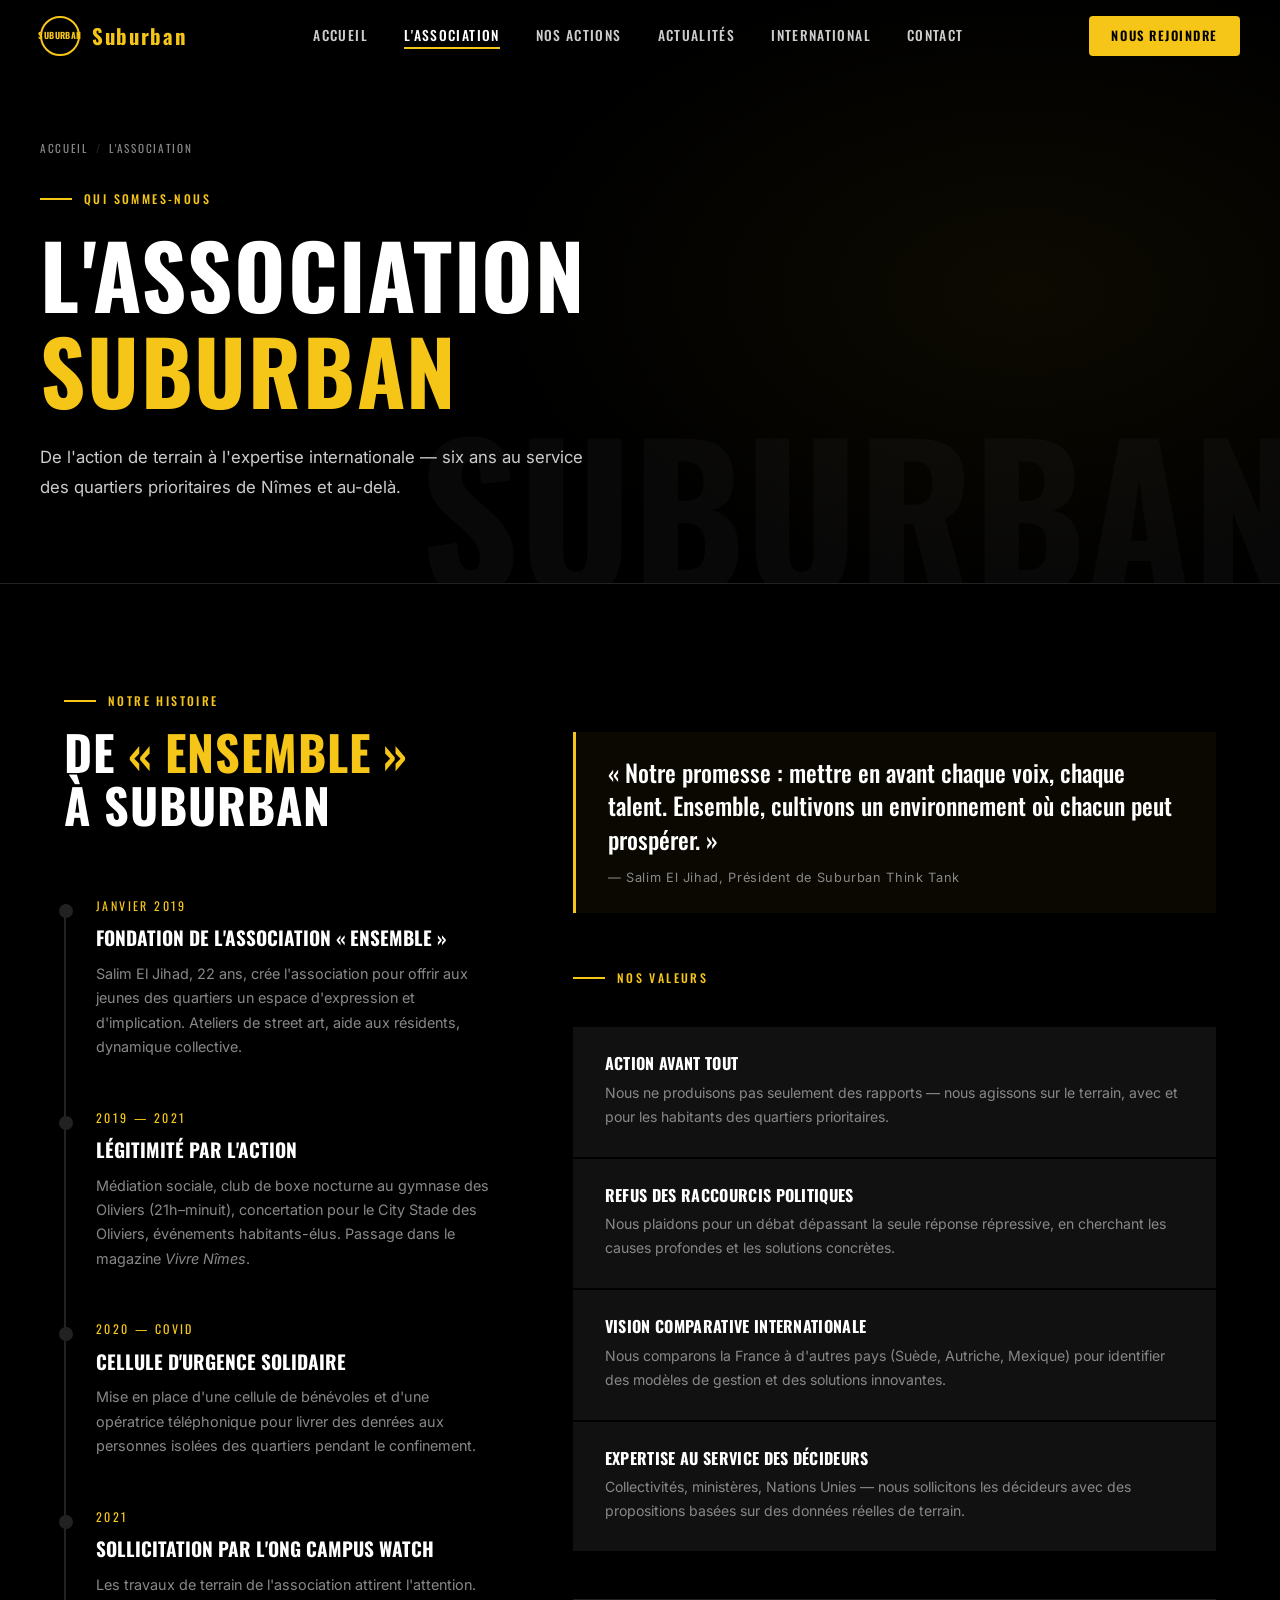
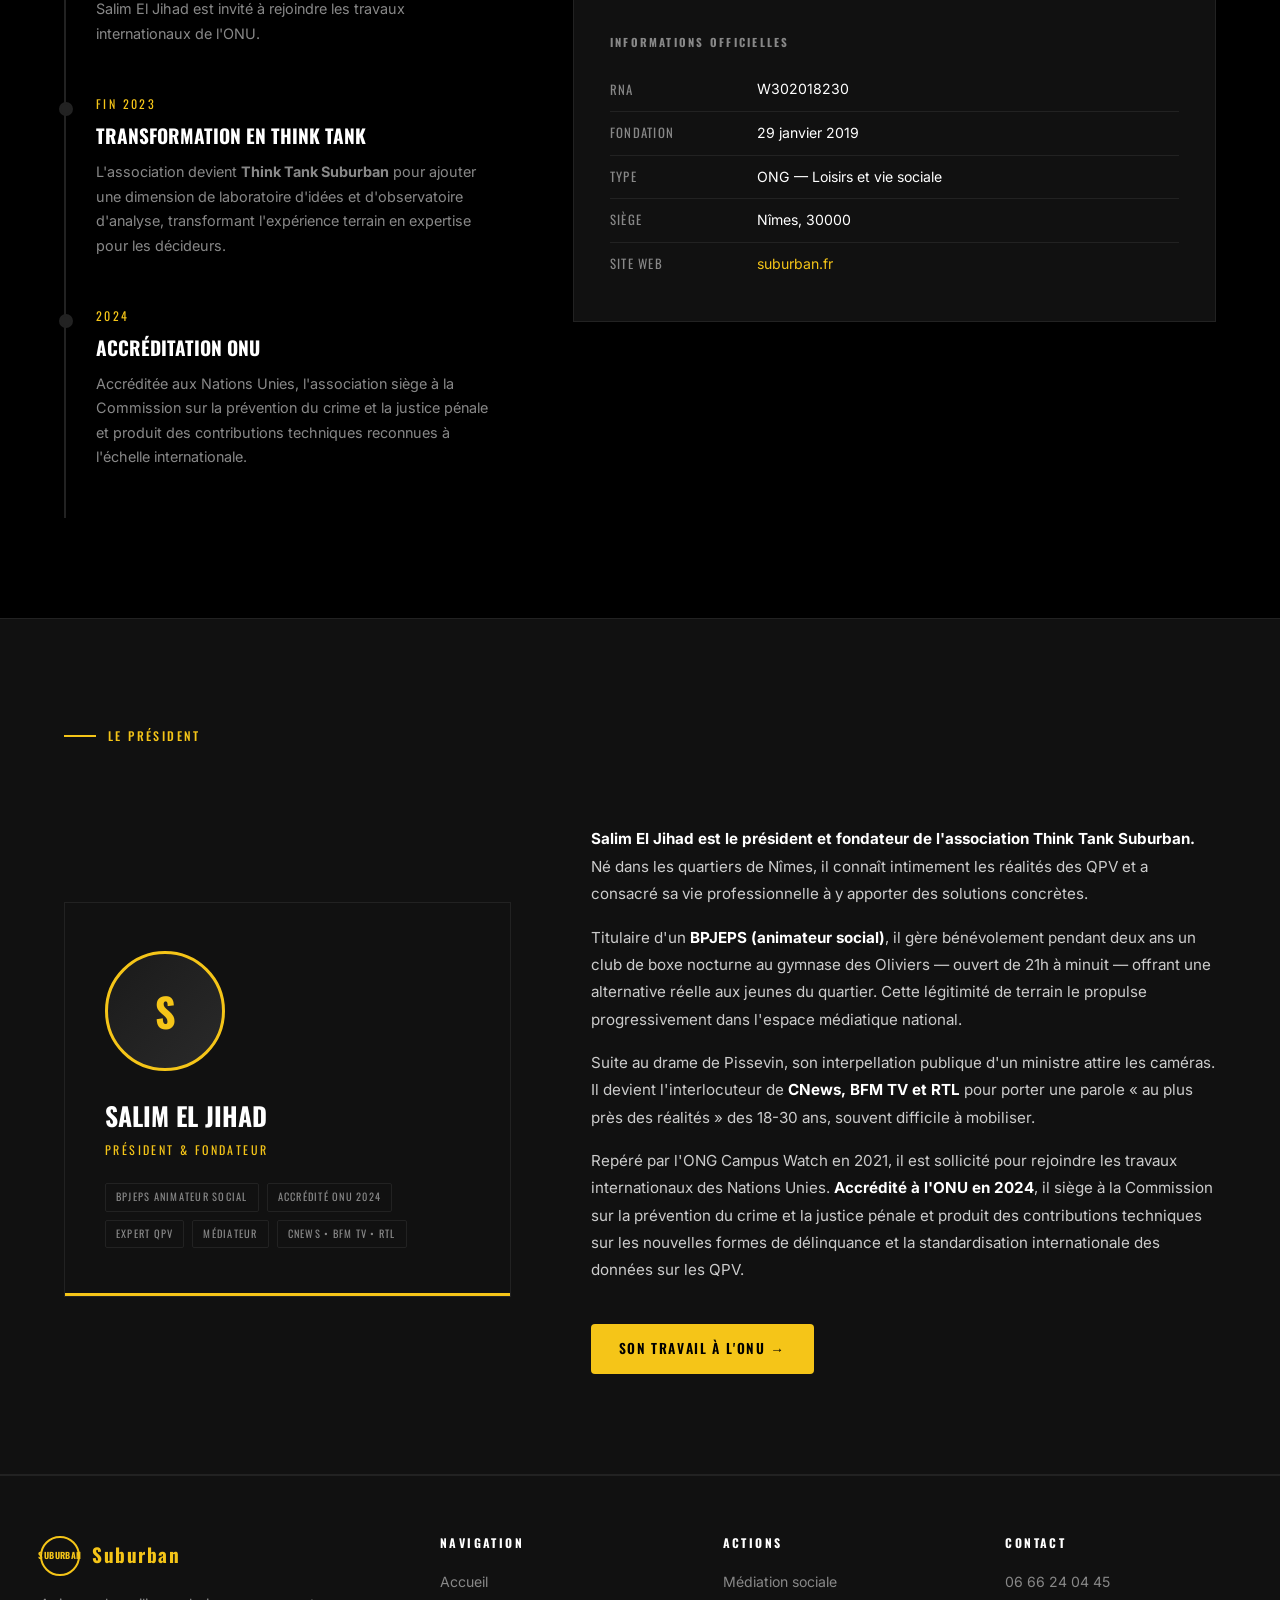
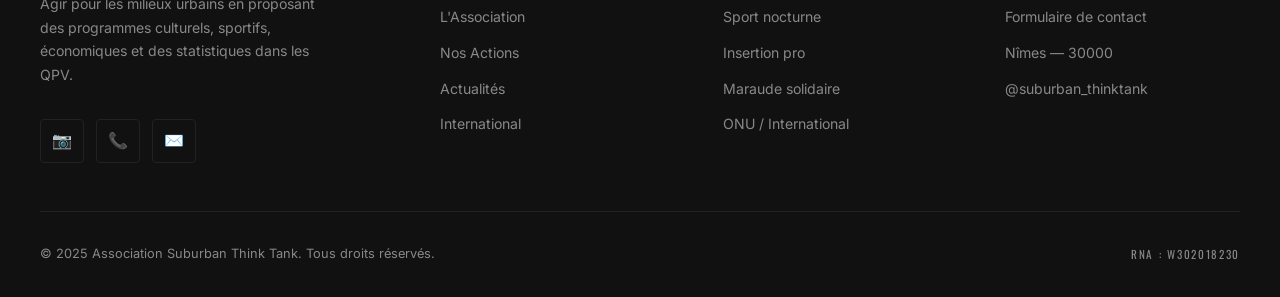
==== pages/association.html @ c4a21be5 "feat: création complète du site Suburban Think Tank Site vitrine 6 pages pour l'association Suburban" ====
<!DOCTYPE html>
<html lang="fr">
<head>
  <meta charset="UTF-8" />
  <meta name="viewport" content="width=device-width, initial-scale=1.0" />
  <title>L'Association — Suburban Think Tank</title>
  <meta name="description" content="Histoire, mission et valeurs de l'association Suburban Think Tank, fondée en 2019 à Nîmes par Salim El Jihad." />
  <link rel="stylesheet" href="../css/style.css" />
</head>
<body>

<!-- ── NAVBAR ── -->
<nav class="navbar">
  <div class="navbar__inner">
    <a href="../index.html" class="navbar__logo">
      <div class="navbar__logo-icon">SUBURBAN</div>
      <span>Sub<span>urban</span></span>
    </a>
    <ul class="navbar__nav">
      <li><a href="../index.html">Accueil</a></li>
      <li><a href="association.html" class="active">L'Association</a></li>
      <li><a href="actions.html">Nos Actions</a></li>
      <li><a href="actualites.html">Actualités</a></li>
      <li><a href="international.html">International</a></li>
      <li><a href="contact.html">Contact</a></li>
    </ul>
    <a href="contact.html" class="navbar__cta">Nous rejoindre</a>
    <div class="navbar__burger" id="burger">
      <span></span><span></span><span></span>
    </div>
  </div>
</nav>
<div class="navbar__mobile" id="mobileMenu">
  <a href="../index.html">Accueil</a>
  <a href="association.html">L'Association</a>
  <a href="actions.html">Nos Actions</a>
  <a href="actualites.html">Actualités</a>
  <a href="international.html">International</a>
  <a href="contact.html">Contact</a>
  <a href="contact.html" class="cta-mobile">Nous rejoindre</a>
</div>

<!-- ── PAGE HERO ── -->
<section class="page-hero">
  <div class="page-hero__bg-text">Suburban</div>
  <div class="page-hero__inner">
    <div class="breadcrumb">
      <a href="../index.html">Accueil</a>
      <span class="breadcrumb__sep">/</span>
      <span>L'Association</span>
    </div>
    <span class="section-label">Qui sommes-nous</span>
    <h1>L'Association<br /><span class="yellow">Suburban</span></h1>
    <p class="mt-24" style="max-width:560px; color:var(--gray-light); font-size:1.05rem; line-height:1.8;">
      De l'action de terrain à l'expertise internationale — six ans au service
      des quartiers prioritaires de Nîmes et au-delà.
    </p>
  </div>
</section>

<!-- ── HISTOIRE ── -->
<section class="section">
  <div class="container">
    <div style="display:grid; grid-template-columns:1fr 1.5fr; gap:80px; align-items:start;">
      <div class="fade-up">
        <span class="section-label">Notre histoire</span>
        <h2>De <span class="yellow">«&nbsp;Ensemble&nbsp;»</span><br />à Suburban</h2>
        <div class="timeline mt-48">
          <div class="timeline-item">
            <div class="timeline-item__year">Janvier 2019</div>
            <div class="timeline-item__title">Fondation de l'association « Ensemble »</div>
            <p class="timeline-item__text">
              Salim El Jihad, 22 ans, crée l'association pour offrir aux jeunes des quartiers
              un espace d'expression et d'implication. Ateliers de street art, aide aux résidents,
              dynamique collective.
            </p>
          </div>
          <div class="timeline-item">
            <div class="timeline-item__year">2019 — 2021</div>
            <div class="timeline-item__title">Légitimité par l'action</div>
            <p class="timeline-item__text">
              Médiation sociale, club de boxe nocturne au gymnase des Oliviers
              (21h–minuit), concertation pour le City Stade des Oliviers,
              événements habitants-élus. Passage dans le magazine <em>Vivre Nîmes</em>.
            </p>
          </div>
          <div class="timeline-item">
            <div class="timeline-item__year">2020 — Covid</div>
            <div class="timeline-item__title">Cellule d'urgence solidaire</div>
            <p class="timeline-item__text">
              Mise en place d'une cellule de bénévoles et d'une opératrice téléphonique
              pour livrer des denrées aux personnes isolées des quartiers pendant le confinement.
            </p>
          </div>
          <div class="timeline-item">
            <div class="timeline-item__year">2021</div>
            <div class="timeline-item__title">Sollicitation par l'ONG Campus Watch</div>
            <p class="timeline-item__text">
              Les travaux de terrain de l'association attirent l'attention. Salim El Jihad
              est invité à rejoindre les travaux internationaux de l'ONU.
            </p>
          </div>
          <div class="timeline-item">
            <div class="timeline-item__year">Fin 2023</div>
            <div class="timeline-item__title">Transformation en Think Tank</div>
            <p class="timeline-item__text">
              L'association devient <strong>Think Tank Suburban</strong> pour ajouter
              une dimension de laboratoire d'idées et d'observatoire d'analyse,
              transformant l'expérience terrain en expertise pour les décideurs.
            </p>
          </div>
          <div class="timeline-item">
            <div class="timeline-item__year">2024</div>
            <div class="timeline-item__title">Accréditation ONU</div>
            <p class="timeline-item__text">
              Accréditée aux Nations Unies, l'association siège à la Commission
              sur la prévention du crime et la justice pénale et produit des
              contributions techniques reconnues à l'échelle internationale.
            </p>
          </div>
        </div>
      </div>

      <div class="fade-up fade-up-delay-1">
        <div class="quote-block">
          <p>
            « Notre promesse : mettre en avant chaque voix, chaque talent.
            Ensemble, cultivons un environnement où chacun peut prospérer. »
          </p>
          <cite>— Salim El Jihad, Président de Suburban Think Tank</cite>
        </div>

        <div class="mt-48">
          <span class="section-label">Nos valeurs</span>
          <div style="display:flex; flex-direction:column; gap:2px; margin-top:24px;">
            <div style="background:var(--black-card); padding:28px 32px;">
              <h3 style="font-size:1rem; margin-bottom:8px;">Action avant tout</h3>
              <p style="font-size:0.88rem; color:var(--gray); line-height:1.7;">
                Nous ne produisons pas seulement des rapports — nous agissons sur le terrain,
                avec et pour les habitants des quartiers prioritaires.
              </p>
            </div>
            <div style="background:var(--black-card); padding:28px 32px;">
              <h3 style="font-size:1rem; margin-bottom:8px;">Refus des raccourcis politiques</h3>
              <p style="font-size:0.88rem; color:var(--gray); line-height:1.7;">
                Nous plaidons pour un débat dépassant la seule réponse répressive,
                en cherchant les causes profondes et les solutions concrètes.
              </p>
            </div>
            <div style="background:var(--black-card); padding:28px 32px;">
              <h3 style="font-size:1rem; margin-bottom:8px;">Vision comparative internationale</h3>
              <p style="font-size:0.88rem; color:var(--gray); line-height:1.7;">
                Nous comparons la France à d'autres pays (Suède, Autriche, Mexique)
                pour identifier des modèles de gestion et des solutions innovantes.
              </p>
            </div>
            <div style="background:var(--black-card); padding:28px 32px;">
              <h3 style="font-size:1rem; margin-bottom:8px;">Expertise au service des décideurs</h3>
              <p style="font-size:0.88rem; color:var(--gray); line-height:1.7;">
                Collectivités, ministères, Nations Unies — nous sollicitons les décideurs
                avec des propositions basées sur des données réelles de terrain.
              </p>
            </div>
          </div>
        </div>

        <div class="mt-48" style="background:var(--black-card); border:1px solid var(--black-border); padding:36px;">
          <h3 style="font-family:var(--font-heading); font-size:0.7rem; letter-spacing:0.2em; text-transform:uppercase; color:var(--gray); margin-bottom:20px;">Informations officielles</h3>
          <table style="width:100%; border-collapse:collapse;">
            <tr style="border-bottom:1px solid var(--black-border);">
              <td style="padding:10px 0; font-size:0.8rem; color:var(--gray); font-family:var(--font-heading); letter-spacing:0.1em; text-transform:uppercase;">RNA</td>
              <td style="padding:10px 0; font-size:0.88rem; color:var(--white);">W302018230</td>
            </tr>
            <tr style="border-bottom:1px solid var(--black-border);">
              <td style="padding:10px 0; font-size:0.8rem; color:var(--gray); font-family:var(--font-heading); letter-spacing:0.1em; text-transform:uppercase;">Fondation</td>
              <td style="padding:10px 0; font-size:0.88rem; color:var(--white);">29 janvier 2019</td>
            </tr>
            <tr style="border-bottom:1px solid var(--black-border);">
              <td style="padding:10px 0; font-size:0.8rem; color:var(--gray); font-family:var(--font-heading); letter-spacing:0.1em; text-transform:uppercase;">Type</td>
              <td style="padding:10px 0; font-size:0.88rem; color:var(--white);">ONG — Loisirs et vie sociale</td>
            </tr>
            <tr style="border-bottom:1px solid var(--black-border);">
              <td style="padding:10px 0; font-size:0.8rem; color:var(--gray); font-family:var(--font-heading); letter-spacing:0.1em; text-transform:uppercase;">Siège</td>
              <td style="padding:10px 0; font-size:0.88rem; color:var(--white);">Nîmes, 30000</td>
            </tr>
            <tr>
              <td style="padding:10px 0; font-size:0.8rem; color:var(--gray); font-family:var(--font-heading); letter-spacing:0.1em; text-transform:uppercase;">Site web</td>
              <td style="padding:10px 0; font-size:0.88rem; color:var(--yellow);">suburban.fr</td>
            </tr>
          </table>
        </div>
      </div>
    </div>
  </div>
</section>

<!-- ── PRÉSIDENT ── -->
<section class="section" style="background:var(--black-card); border-top:1px solid var(--black-border); border-bottom:1px solid var(--black-border);">
  <div class="container">
    <span class="section-label fade-up">Le Président</span>
    <div class="president-section">
      <div class="fade-up">
        <div class="president-card">
          <div class="president-card__avatar">S</div>
          <div class="president-card__name">Salim El Jihad</div>
          <div class="president-card__role">Président &amp; Fondateur</div>
          <div class="president-card__tags">
            <span class="president-card__tag">BPJEPS Animateur social</span>
            <span class="president-card__tag">Accrédité ONU 2024</span>
            <span class="president-card__tag">Expert QPV</span>
            <span class="president-card__tag">Médiateur</span>
            <span class="president-card__tag">CNews • BFM TV • RTL</span>
          </div>
        </div>
      </div>
      <div class="president-bio fade-up fade-up-delay-1">
        <p>
          <strong>Salim El Jihad est le président et fondateur de l'association Think Tank Suburban.</strong>
          Né dans les quartiers de Nîmes, il connaît intimement les réalités des QPV et a consacré
          sa vie professionnelle à y apporter des solutions concrètes.
        </p>
        <p>
          Titulaire d'un <strong>BPJEPS (animateur social)</strong>, il gère bénévolement pendant deux ans
          un club de boxe nocturne au gymnase des Oliviers — ouvert de 21h à minuit — offrant une
          alternative réelle aux jeunes du quartier. Cette légitimité de terrain le propulse
          progressivement dans l'espace médiatique national.
        </p>
        <p>
          Suite au drame de Pissevin, son interpellation publique d'un ministre attire les caméras.
          Il devient l'interlocuteur de <strong>CNews, BFM TV et RTL</strong> pour porter une parole
          « au plus près des réalités » des 18-30 ans, souvent difficile à mobiliser.
        </p>
        <p>
          Repéré par l'ONG Campus Watch en 2021, il est sollicité pour rejoindre les travaux
          internationaux des Nations Unies. <strong>Accrédité à l'ONU en 2024</strong>, il siège à la
          Commission sur la prévention du crime et la justice pénale et produit des contributions
          techniques sur les nouvelles formes de délinquance et la standardisation internationale
          des données sur les QPV.
        </p>
        <a href="international.html" class="btn btn--primary mt-24">Son travail à l'ONU →</a>
      </div>
    </div>
  </div>
</section>

<!-- ── FOOTER ── -->
<footer class="footer">
  <div class="footer__inner">
    <div class="footer__brand">
      <div class="navbar__logo" style="margin-bottom:0;">
        <div class="navbar__logo-icon">SUBURBAN</div>
        <span style="font-family:var(--font-heading);font-size:1.2rem;font-weight:700;letter-spacing:0.08em;">Sub<span style="color:var(--yellow);">urban</span></span>
      </div>
      <p>Agir pour les milieux urbains en proposant des programmes culturels, sportifs, économiques et des statistiques dans les QPV.</p>
      <div class="social-links">
        <a href="https://www.instagram.com/suburban_thinktank" target="_blank" rel="noopener" class="social-link" title="Instagram">📷</a>
        <a href="tel:+33666240445" class="social-link" title="Téléphone">📞</a>
        <a href="contact.html" class="social-link" title="Email">✉️</a>
      </div>
    </div>
    <div class="footer__col">
      <h4>Navigation</h4>
      <ul>
        <li><a href="../index.html">Accueil</a></li>
        <li><a href="association.html">L'Association</a></li>
        <li><a href="actions.html">Nos Actions</a></li>
        <li><a href="actualites.html">Actualités</a></li>
        <li><a href="international.html">International</a></li>
      </ul>
    </div>
    <div class="footer__col">
      <h4>Actions</h4>
      <ul>
        <li><a href="actions.html#mediation">Médiation sociale</a></li>
        <li><a href="actions.html#sport">Sport nocturne</a></li>
        <li><a href="actions.html#insertion">Insertion pro</a></li>
        <li><a href="actions.html#maraude">Maraude solidaire</a></li>
        <li><a href="international.html">ONU / International</a></li>
      </ul>
    </div>
    <div class="footer__col">
      <h4>Contact</h4>
      <ul>
        <li><a href="tel:+33666240445">06 66 24 04 45</a></li>
        <li><a href="contact.html">Formulaire de contact</a></li>
        <li><a href="#">Nîmes — 30000</a></li>
        <li><a href="https://www.instagram.com/suburban_thinktank" target="_blank" rel="noopener">@suburban_thinktank</a></li>
      </ul>
    </div>
  </div>
  <div class="footer__bottom">
    <p class="footer__copy">© 2025 Association Suburban Think Tank. Tous droits réservés.</p>
    <p class="footer__rna">RNA : W302018230</p>
  </div>
</footer>

<script src="../js/main.js"></script>
</body>
</html>
---- css/style.css ----
@import url('https://fonts.googleapis.com/css2?family=Oswald:wght@300;400;500;600;700&family=Inter:wght@300;400;500;600&display=swap');

:root {
  --black: #000000;
  --black-soft: #0d0d0d;
  --black-card: #111111;
  --black-border: #222222;
  --yellow: #F5C518;
  --yellow-dark: #d4a914;
  --white: #ffffff;
  --gray: #888888;
  --gray-light: #cccccc;
  --font-heading: 'Oswald', sans-serif;
  --font-body: 'Inter', sans-serif;
  --transition: 0.3s ease;
  --radius: 4px;
}

* { margin: 0; padding: 0; box-sizing: border-box; }

html { scroll-behavior: smooth; }

body {
  background: var(--black);
  color: var(--white);
  font-family: var(--font-body);
  font-size: 16px;
  line-height: 1.6;
  overflow-x: hidden;
}

/* ── TYPOGRAPHY ── */
h1, h2, h3, h4, h5 {
  font-family: var(--font-heading);
  font-weight: 700;
  text-transform: uppercase;
  letter-spacing: 0.02em;
  line-height: 1.1;
}

h1 { font-size: clamp(2.5rem, 8vw, 5.5rem); }
h2 { font-size: clamp(1.8rem, 4vw, 3rem); }
h3 { font-size: clamp(1.2rem, 2.5vw, 1.6rem); }

a {
  color: inherit;
  text-decoration: none;
  transition: color var(--transition);
}

img { display: block; max-width: 100%; }

/* ── UTILITY ── */
.container { max-width: 1200px; margin: 0 auto; padding: 0 24px; }
.container--narrow { max-width: 860px; margin: 0 auto; padding: 0 24px; }
.section { padding: 100px 0; }
.section--small { padding: 60px 0; }
.yellow { color: var(--yellow); }
.text-center { text-align: center; }
.mt-8 { margin-top: 8px; }
.mt-16 { margin-top: 16px; }
.mt-24 { margin-top: 24px; }
.mt-48 { margin-top: 48px; }
.mt-64 { margin-top: 64px; }

.section-label {
  font-family: var(--font-heading);
  font-size: 0.75rem;
  font-weight: 500;
  letter-spacing: 0.2em;
  text-transform: uppercase;
  color: var(--yellow);
  display: inline-flex;
  align-items: center;
  gap: 12px;
  margin-bottom: 16px;
}
.section-label::before {
  content: '';
  display: block;
  width: 32px;
  height: 2px;
  background: var(--yellow);
}

/* ── NAVBAR ── */
.navbar {
  position: fixed;
  top: 0;
  left: 0;
  right: 0;
  z-index: 100;
  padding: 0 24px;
  transition: background var(--transition), border-color var(--transition);
  border-bottom: 1px solid transparent;
}
.navbar.scrolled {
  background: rgba(0, 0, 0, 0.96);
  border-color: var(--black-border);
  backdrop-filter: blur(12px);
}
.navbar__inner {
  max-width: 1200px;
  margin: 0 auto;
  display: flex;
  align-items: center;
  justify-content: space-between;
  height: 72px;
}
.navbar__logo {
  display: flex;
  align-items: center;
  gap: 12px;
  font-family: var(--font-heading);
  font-size: 1.3rem;
  font-weight: 700;
  letter-spacing: 0.08em;
}
.navbar__logo-icon {
  width: 40px;
  height: 40px;
  border-radius: 50%;
  border: 2px solid var(--yellow);
  display: flex;
  align-items: center;
  justify-content: center;
  font-size: 0.55rem;
  font-weight: 700;
  letter-spacing: 0.05em;
  color: var(--yellow);
}
.navbar__logo span { color: var(--yellow); }

.navbar__nav {
  display: flex;
  align-items: center;
  gap: 36px;
  list-style: none;
}
.navbar__nav a {
  font-family: var(--font-heading);
  font-size: 0.85rem;
  font-weight: 500;
  letter-spacing: 0.1em;
  text-transform: uppercase;
  color: var(--gray-light);
  transition: color var(--transition);
  position: relative;
}
.navbar__nav a::after {
  content: '';
  position: absolute;
  bottom: -4px;
  left: 0;
  right: 0;
  height: 2px;
  background: var(--yellow);
  transform: scaleX(0);
  transition: transform var(--transition);
  transform-origin: left;
}
.navbar__nav a:hover, .navbar__nav a.active { color: var(--white); }
.navbar__nav a:hover::after, .navbar__nav a.active::after { transform: scaleX(1); }

.navbar__cta {
  font-family: var(--font-heading);
  font-size: 0.8rem;
  font-weight: 600;
  letter-spacing: 0.12em;
  text-transform: uppercase;
  background: var(--yellow);
  color: var(--black);
  padding: 10px 22px;
  border-radius: var(--radius);
  transition: background var(--transition), transform var(--transition);
}
.navbar__cta:hover { background: var(--yellow-dark); transform: translateY(-1px); }

.navbar__burger {
  display: none;
  flex-direction: column;
  gap: 5px;
  cursor: pointer;
  padding: 4px;
}
.navbar__burger span {
  display: block;
  width: 26px;
  height: 2px;
  background: var(--white);
  transition: transform var(--transition), opacity var(--transition);
}
.navbar__burger.open span:nth-child(1) { transform: translateY(7px) rotate(45deg); }
.navbar__burger.open span:nth-child(2) { opacity: 0; }
.navbar__burger.open span:nth-child(3) { transform: translateY(-7px) rotate(-45deg); }

/* Mobile menu */
.navbar__mobile {
  display: none;
  position: fixed;
  top: 72px;
  left: 0;
  right: 0;
  bottom: 0;
  background: var(--black);
  padding: 40px 24px;
  flex-direction: column;
  gap: 8px;
  z-index: 99;
}
.navbar__mobile.open { display: flex; }
.navbar__mobile a {
  font-family: var(--font-heading);
  font-size: 2rem;
  font-weight: 700;
  letter-spacing: 0.05em;
  text-transform: uppercase;
  color: var(--gray);
  padding: 12px 0;
  border-bottom: 1px solid var(--black-border);
  transition: color var(--transition);
}
.navbar__mobile a:hover { color: var(--yellow); }
.navbar__mobile .cta-mobile {
  margin-top: 24px;
  display: inline-block;
  background: var(--yellow);
  color: var(--black);
  padding: 14px 28px;
  font-size: 1rem;
  font-weight: 700;
  border-radius: var(--radius);
  text-align: center;
}

/* ── HERO ── */
.hero {
  min-height: 100vh;
  display: flex;
  align-items: center;
  position: relative;
  padding: 120px 24px 80px;
  overflow: hidden;
}
.hero::before {
  content: '';
  position: absolute;
  inset: 0;
  background:
    radial-gradient(ellipse 80% 60% at 60% 50%, rgba(245, 197, 24, 0.07) 0%, transparent 70%),
    linear-gradient(180deg, transparent 60%, var(--black) 100%);
  pointer-events: none;
}
.hero__grid {
  position: absolute;
  inset: 0;
  background-image:
    linear-gradient(rgba(255,255,255,0.03) 1px, transparent 1px),
    linear-gradient(90deg, rgba(255,255,255,0.03) 1px, transparent 1px);
  background-size: 60px 60px;
  pointer-events: none;
}
.hero__inner {
  max-width: 1200px;
  margin: 0 auto;
  width: 100%;
  position: relative;
  z-index: 1;
}
.hero__tag {
  display: inline-flex;
  align-items: center;
  gap: 10px;
  background: rgba(245, 197, 24, 0.12);
  border: 1px solid rgba(245, 197, 24, 0.3);
  padding: 8px 16px;
  border-radius: 2px;
  font-family: var(--font-heading);
  font-size: 0.75rem;
  letter-spacing: 0.2em;
  text-transform: uppercase;
  color: var(--yellow);
  margin-bottom: 32px;
}
.hero__tag-dot {
  width: 6px;
  height: 6px;
  border-radius: 50%;
  background: var(--yellow);
  animation: pulse 2s infinite;
}
@keyframes pulse {
  0%, 100% { opacity: 1; transform: scale(1); }
  50% { opacity: 0.5; transform: scale(0.8); }
}

.hero__title {
  font-size: clamp(3rem, 10vw, 7rem);
  font-weight: 700;
  line-height: 0.95;
  margin-bottom: 8px;
}
.hero__title .accent { color: var(--yellow); display: block; }
.hero__subtitle-line {
  font-family: var(--font-heading);
  font-size: clamp(1rem, 2.5vw, 1.5rem);
  font-weight: 300;
  letter-spacing: 0.3em;
  color: var(--gray);
  text-transform: uppercase;
  margin-bottom: 40px;
}
.hero__desc {
  max-width: 560px;
  font-size: 1.1rem;
  color: var(--gray-light);
  line-height: 1.7;
  margin-bottom: 48px;
}
.hero__actions {
  display: flex;
  gap: 16px;
  flex-wrap: wrap;
}

.btn {
  display: inline-flex;
  align-items: center;
  gap: 10px;
  font-family: var(--font-heading);
  font-size: 0.85rem;
  font-weight: 600;
  letter-spacing: 0.12em;
  text-transform: uppercase;
  padding: 14px 28px;
  border-radius: var(--radius);
  cursor: pointer;
  border: none;
  transition: all var(--transition);
}
.btn--primary {
  background: var(--yellow);
  color: var(--black);
}
.btn--primary:hover { background: var(--yellow-dark); transform: translateY(-2px); }
.btn--outline {
  background: transparent;
  color: var(--white);
  border: 1px solid var(--black-border);
}
.btn--outline:hover { border-color: var(--yellow); color: var(--yellow); }
.btn__arrow { font-size: 1.1rem; transition: transform var(--transition); }
.btn:hover .btn__arrow { transform: translateX(4px); }

.hero__scroll {
  position: absolute;
  bottom: 40px;
  left: 50%;
  transform: translateX(-50%);
  display: flex;
  flex-direction: column;
  align-items: center;
  gap: 8px;
  font-family: var(--font-heading);
  font-size: 0.65rem;
  letter-spacing: 0.2em;
  color: var(--gray);
  text-transform: uppercase;
  animation: bounce 2s infinite;
}
.hero__scroll-line {
  width: 1px;
  height: 40px;
  background: linear-gradient(to bottom, var(--yellow), transparent);
}
@keyframes bounce {
  0%, 100% { transform: translateX(-50%) translateY(0); }
  50% { transform: translateX(-50%) translateY(6px); }
}

/* ── STATS BAR ── */
.stats-bar {
  background: var(--black-card);
  border-top: 1px solid var(--black-border);
  border-bottom: 1px solid var(--black-border);
  padding: 48px 24px;
}
.stats-bar__grid {
  max-width: 1200px;
  margin: 0 auto;
  display: grid;
  grid-template-columns: repeat(4, 1fr);
  gap: 0;
}
.stat-item {
  text-align: center;
  padding: 24px;
  position: relative;
}
.stat-item + .stat-item::before {
  content: '';
  position: absolute;
  left: 0;
  top: 20%;
  height: 60%;
  width: 1px;
  background: var(--black-border);
}
.stat-item__number {
  font-family: var(--font-heading);
  font-size: clamp(2rem, 4vw, 3.5rem);
  font-weight: 700;
  color: var(--yellow);
  line-height: 1;
}
.stat-item__label {
  font-family: var(--font-heading);
  font-size: 0.75rem;
  letter-spacing: 0.15em;
  text-transform: uppercase;
  color: var(--gray);
  margin-top: 8px;
}

/* ── MISSION PILLARS ── */
.pillars__grid {
  display: grid;
  grid-template-columns: repeat(3, 1fr);
  gap: 2px;
  margin-top: 64px;
}
.pillar {
  background: var(--black-card);
  padding: 48px 36px;
  position: relative;
  overflow: hidden;
  transition: background var(--transition);
}
.pillar:hover { background: #161616; }
.pillar__number {
  font-family: var(--font-heading);
  font-size: 5rem;
  font-weight: 700;
  color: rgba(245, 197, 24, 0.08);
  line-height: 1;
  position: absolute;
  top: 16px;
  right: 24px;
}
.pillar__icon {
  font-size: 2rem;
  margin-bottom: 20px;
}
.pillar__title {
  font-family: var(--font-heading);
  font-size: 1.2rem;
  font-weight: 700;
  letter-spacing: 0.05em;
  text-transform: uppercase;
  margin-bottom: 12px;
}
.pillar__title span { color: var(--yellow); }
.pillar__text {
  font-size: 0.9rem;
  color: var(--gray);
  line-height: 1.7;
}

/* ── TIMELINE ── */
.timeline {
  position: relative;
  padding-left: 32px;
  margin-top: 64px;
}
.timeline::before {
  content: '';
  position: absolute;
  left: 0;
  top: 8px;
  bottom: 0;
  width: 2px;
  background: var(--black-border);
}
.timeline-item {
  position: relative;
  padding-bottom: 48px;
}
.timeline-item::before {
  content: '';
  position: absolute;
  left: -37px;
  top: 8px;
  width: 10px;
  height: 10px;
  border-radius: 50%;
  background: var(--black-border);
  border: 2px solid var(--black-border);
  transition: background var(--transition), border-color var(--transition);
}
.timeline-item:hover::before {
  background: var(--yellow);
  border-color: var(--yellow);
}
.timeline-item__year {
  font-family: var(--font-heading);
  font-size: 0.75rem;
  letter-spacing: 0.2em;
  color: var(--yellow);
  text-transform: uppercase;
  margin-bottom: 8px;
}
.timeline-item__title {
  font-family: var(--font-heading);
  font-size: 1.2rem;
  font-weight: 700;
  text-transform: uppercase;
  margin-bottom: 8px;
}
.timeline-item__text {
  font-size: 0.9rem;
  color: var(--gray);
  line-height: 1.7;
  max-width: 600px;
}

/* ── CARDS ── */
.cards-grid {
  display: grid;
  grid-template-columns: repeat(auto-fill, minmax(340px, 1fr));
  gap: 2px;
  margin-top: 48px;
}
.card {
  background: var(--black-card);
  padding: 36px;
  position: relative;
  overflow: hidden;
  transition: background var(--transition);
  border-bottom: 2px solid transparent;
}
.card:hover { background: #161616; border-color: var(--yellow); }
.card__tag {
  font-family: var(--font-heading);
  font-size: 0.65rem;
  letter-spacing: 0.2em;
  text-transform: uppercase;
  color: var(--yellow);
  background: rgba(245, 197, 24, 0.1);
  padding: 4px 10px;
  display: inline-block;
  margin-bottom: 16px;
  border-radius: 2px;
}
.card__date {
  font-family: var(--font-heading);
  font-size: 0.7rem;
  letter-spacing: 0.15em;
  color: var(--gray);
  text-transform: uppercase;
  margin-bottom: 12px;
}
.card__title {
  font-family: var(--font-heading);
  font-size: 1.15rem;
  font-weight: 700;
  text-transform: uppercase;
  margin-bottom: 12px;
  line-height: 1.2;
}
.card__text {
  font-size: 0.88rem;
  color: var(--gray);
  line-height: 1.7;
}
.card__link {
  display: inline-flex;
  align-items: center;
  gap: 8px;
  font-family: var(--font-heading);
  font-size: 0.75rem;
  letter-spacing: 0.15em;
  text-transform: uppercase;
  color: var(--yellow);
  margin-top: 20px;
  transition: gap var(--transition);
}
.card:hover .card__link { gap: 14px; }

/* ── ACTIONS GRID ── */
.actions-grid {
  display: grid;
  grid-template-columns: repeat(2, 1fr);
  gap: 2px;
  margin-top: 64px;
}
.action-card {
  background: var(--black-card);
  padding: 48px 40px;
  position: relative;
  overflow: hidden;
  transition: background var(--transition);
}
.action-card:hover { background: #161616; }
.action-card__icon {
  font-size: 2.5rem;
  margin-bottom: 24px;
}
.action-card__title {
  font-family: var(--font-heading);
  font-size: 1.4rem;
  font-weight: 700;
  text-transform: uppercase;
  margin-bottom: 16px;
}
.action-card__title span { color: var(--yellow); }
.action-card__text {
  font-size: 0.9rem;
  color: var(--gray);
  line-height: 1.7;
}
.action-card__accent {
  position: absolute;
  top: 0;
  left: 0;
  width: 3px;
  height: 100%;
  background: var(--yellow);
  transform: scaleY(0);
  transform-origin: top;
  transition: transform var(--transition);
}
.action-card:hover .action-card__accent { transform: scaleY(1); }

/* ── ONU SECTION ── */
.onu-section {
  background: var(--black-card);
  border: 1px solid var(--black-border);
  padding: 64px;
  margin-top: 64px;
  position: relative;
  overflow: hidden;
}
.onu-section::before {
  content: 'ONU';
  position: absolute;
  right: -20px;
  top: -10px;
  font-family: var(--font-heading);
  font-size: 10rem;
  font-weight: 700;
  color: rgba(245, 197, 24, 0.04);
  pointer-events: none;
}
.onu-section__grid {
  display: grid;
  grid-template-columns: 1fr 1fr;
  gap: 64px;
  align-items: center;
}
.onu-section__badge {
  display: inline-flex;
  align-items: center;
  gap: 10px;
  background: rgba(245, 197, 24, 0.1);
  border: 1px solid rgba(245, 197, 24, 0.2);
  padding: 10px 18px;
  border-radius: 2px;
  font-family: var(--font-heading);
  font-size: 0.75rem;
  letter-spacing: 0.15em;
  text-transform: uppercase;
  color: var(--yellow);
  margin-bottom: 24px;
}
.onu-section__title {
  font-size: clamp(1.5rem, 3vw, 2.2rem);
  margin-bottom: 20px;
}
.onu-section__text {
  color: var(--gray-light);
  line-height: 1.7;
  margin-bottom: 16px;
  font-size: 0.95rem;
}
.onu-points { list-style: none; display: flex; flex-direction: column; gap: 16px; }
.onu-point {
  display: flex;
  gap: 16px;
  align-items: flex-start;
}
.onu-point__bullet {
  width: 24px;
  height: 24px;
  min-width: 24px;
  background: rgba(245, 197, 24, 0.15);
  border-radius: 2px;
  display: flex;
  align-items: center;
  justify-content: center;
  font-size: 0.75rem;
  color: var(--yellow);
  margin-top: 2px;
}
.onu-point__text {
  font-size: 0.9rem;
  color: var(--gray-light);
  line-height: 1.6;
}

/* ── PRESIDENT ── */
.president-section {
  display: grid;
  grid-template-columns: 1fr 1.4fr;
  gap: 80px;
  align-items: center;
  margin-top: 64px;
}
.president-card {
  background: var(--black-card);
  padding: 48px 40px;
  border: 1px solid var(--black-border);
  position: relative;
}
.president-card::after {
  content: '';
  position: absolute;
  bottom: 0;
  left: 0;
  right: 0;
  height: 3px;
  background: var(--yellow);
}
.president-card__avatar {
  width: 120px;
  height: 120px;
  border-radius: 50%;
  background: linear-gradient(135deg, #1a1a1a, #2a2a2a);
  border: 3px solid var(--yellow);
  margin-bottom: 24px;
  display: flex;
  align-items: center;
  justify-content: center;
  font-family: var(--font-heading);
  font-size: 2.5rem;
  font-weight: 700;
  color: var(--yellow);
}
.president-card__name {
  font-family: var(--font-heading);
  font-size: 1.6rem;
  font-weight: 700;
  text-transform: uppercase;
  margin-bottom: 4px;
}
.president-card__role {
  font-family: var(--font-heading);
  font-size: 0.75rem;
  letter-spacing: 0.2em;
  color: var(--yellow);
  text-transform: uppercase;
  margin-bottom: 24px;
}
.president-card__tags {
  display: flex;
  flex-wrap: wrap;
  gap: 8px;
}
.president-card__tag {
  font-family: var(--font-heading);
  font-size: 0.65rem;
  letter-spacing: 0.12em;
  text-transform: uppercase;
  border: 1px solid var(--black-border);
  padding: 5px 10px;
  color: var(--gray);
  border-radius: 2px;
}
.president-bio p {
  font-size: 0.95rem;
  color: var(--gray-light);
  line-height: 1.8;
  margin-bottom: 16px;
}
.president-bio strong { color: var(--white); }

/* ── MARAUDE COUNTER ── */
.maraude-grid {
  display: grid;
  grid-template-columns: repeat(3, 1fr);
  gap: 2px;
  margin-top: 48px;
}
.maraude-item {
  background: var(--black-card);
  padding: 36px;
  text-align: center;
}
.maraude-item__number {
  font-family: var(--font-heading);
  font-size: 2.5rem;
  font-weight: 700;
  color: var(--yellow);
}
.maraude-item__label {
  font-family: var(--font-heading);
  font-size: 0.7rem;
  letter-spacing: 0.15em;
  text-transform: uppercase;
  color: var(--gray);
  margin-top: 8px;
}

/* ── CONTACT ── */
.contact-grid {
  display: grid;
  grid-template-columns: 1fr 1.2fr;
  gap: 80px;
  margin-top: 64px;
}
.contact-info__item {
  display: flex;
  align-items: flex-start;
  gap: 20px;
  padding: 24px 0;
  border-bottom: 1px solid var(--black-border);
}
.contact-info__icon {
  width: 44px;
  height: 44px;
  min-width: 44px;
  background: rgba(245, 197, 24, 0.1);
  border-radius: 2px;
  display: flex;
  align-items: center;
  justify-content: center;
  font-size: 1.1rem;
}
.contact-info__label {
  font-family: var(--font-heading);
  font-size: 0.65rem;
  letter-spacing: 0.2em;
  text-transform: uppercase;
  color: var(--gray);
  margin-bottom: 4px;
}
.contact-info__value {
  font-size: 0.95rem;
  color: var(--white);
}
.contact-info__value a:hover { color: var(--yellow); }

.contact-form { display: flex; flex-direction: column; gap: 16px; }
.form-group { display: flex; flex-direction: column; gap: 8px; }
.form-label {
  font-family: var(--font-heading);
  font-size: 0.7rem;
  letter-spacing: 0.15em;
  text-transform: uppercase;
  color: var(--gray);
}
.form-input, .form-textarea, .form-select {
  background: var(--black-card);
  border: 1px solid var(--black-border);
  color: var(--white);
  padding: 14px 16px;
  font-family: var(--font-body);
  font-size: 0.9rem;
  border-radius: var(--radius);
  outline: none;
  transition: border-color var(--transition);
  width: 100%;
}
.form-input:focus, .form-textarea:focus, .form-select:focus { border-color: var(--yellow); }
.form-textarea { resize: vertical; min-height: 120px; }
.form-select option { background: var(--black-card); }
.form-row { display: grid; grid-template-columns: 1fr 1fr; gap: 16px; }

/* ── SOCIAL BAR ── */
.social-links {
  display: flex;
  gap: 12px;
  margin-top: 32px;
}
.social-link {
  width: 44px;
  height: 44px;
  background: var(--black-card);
  border: 1px solid var(--black-border);
  border-radius: var(--radius);
  display: flex;
  align-items: center;
  justify-content: center;
  font-size: 1rem;
  transition: all var(--transition);
}
.social-link:hover { background: var(--yellow); color: var(--black); border-color: var(--yellow); }

/* ── FOOTER ── */
.footer {
  background: var(--black-card);
  border-top: 1px solid var(--black-border);
  padding: 60px 24px 32px;
}
.footer__inner {
  max-width: 1200px;
  margin: 0 auto;
  display: grid;
  grid-template-columns: 1.5fr 1fr 1fr 1fr;
  gap: 48px;
  padding-bottom: 48px;
  border-bottom: 1px solid var(--black-border);
}
.footer__brand p {
  font-size: 0.88rem;
  color: var(--gray);
  line-height: 1.7;
  margin-top: 16px;
  max-width: 280px;
}
.footer__col h4 {
  font-family: var(--font-heading);
  font-size: 0.75rem;
  letter-spacing: 0.2em;
  text-transform: uppercase;
  color: var(--white);
  margin-bottom: 20px;
}
.footer__col ul { list-style: none; display: flex; flex-direction: column; gap: 10px; }
.footer__col ul a {
  font-size: 0.88rem;
  color: var(--gray);
  transition: color var(--transition);
}
.footer__col ul a:hover { color: var(--yellow); }
.footer__bottom {
  max-width: 1200px;
  margin: 0 auto;
  padding-top: 32px;
  display: flex;
  justify-content: space-between;
  align-items: center;
  flex-wrap: wrap;
  gap: 16px;
}
.footer__copy {
  font-size: 0.8rem;
  color: var(--gray);
}
.footer__rna {
  font-family: var(--font-heading);
  font-size: 0.7rem;
  letter-spacing: 0.15em;
  color: var(--gray);
}

/* ── PAGE HERO ── */
.page-hero {
  padding: 140px 24px 80px;
  position: relative;
  border-bottom: 1px solid var(--black-border);
  overflow: hidden;
}
.page-hero::before {
  content: '';
  position: absolute;
  inset: 0;
  background: radial-gradient(ellipse 60% 80% at 80% 50%, rgba(245, 197, 24, 0.05) 0%, transparent 70%);
  pointer-events: none;
}
.page-hero__bg-text {
  position: absolute;
  right: -20px;
  bottom: -20px;
  font-family: var(--font-heading);
  font-size: clamp(6rem, 15vw, 12rem);
  font-weight: 700;
  color: rgba(255,255,255,0.03);
  text-transform: uppercase;
  pointer-events: none;
  line-height: 1;
}
.page-hero__inner { max-width: 1200px; margin: 0 auto; position: relative; z-index: 1; }
.breadcrumb {
  display: flex;
  align-items: center;
  gap: 8px;
  font-family: var(--font-heading);
  font-size: 0.7rem;
  letter-spacing: 0.15em;
  text-transform: uppercase;
  color: var(--gray);
  margin-bottom: 24px;
}
.breadcrumb a { color: var(--gray); transition: color var(--transition); }
.breadcrumb a:hover { color: var(--yellow); }
.breadcrumb__sep { color: var(--black-border); }

/* ── HIGHLIGHT QUOTE ── */
.quote-block {
  border-left: 3px solid var(--yellow);
  padding: 24px 32px;
  background: rgba(245, 197, 24, 0.04);
  margin: 48px 0;
}
.quote-block p {
  font-family: var(--font-heading);
  font-size: clamp(1.1rem, 2vw, 1.5rem);
  font-weight: 500;
  line-height: 1.4;
  color: var(--white);
}
.quote-block cite {
  display: block;
  font-family: var(--font-body);
  font-size: 0.8rem;
  color: var(--gray);
  margin-top: 12px;
  font-style: normal;
  letter-spacing: 0.05em;
}

/* ── PRESS LOGOS ── */
.press-grid {
  display: flex;
  align-items: center;
  justify-content: center;
  flex-wrap: wrap;
  gap: 0;
  margin-top: 48px;
  border: 1px solid var(--black-border);
}
.press-item {
  padding: 28px 40px;
  border-right: 1px solid var(--black-border);
  font-family: var(--font-heading);
  font-size: 1.2rem;
  font-weight: 700;
  color: var(--gray);
  letter-spacing: 0.1em;
  transition: color var(--transition);
}
.press-item:last-child { border-right: none; }
.press-item:hover { color: var(--yellow); }

/* ── ANIMATIONS ── */
.fade-up {
  opacity: 0;
  transform: translateY(30px);
  transition: opacity 0.6s ease, transform 0.6s ease;
}
.fade-up.visible { opacity: 1; transform: translateY(0); }
.fade-up-delay-1 { transition-delay: 0.1s; }
.fade-up-delay-2 { transition-delay: 0.2s; }
.fade-up-delay-3 { transition-delay: 0.3s; }

/* ── RESPONSIVE ── */
@media (max-width: 1024px) {
  .navbar__nav, .navbar__cta { display: none; }
  .navbar__burger { display: flex; }
  .footer__inner { grid-template-columns: 1fr 1fr; }
  .pillars__grid { grid-template-columns: 1fr; }
  .actions-grid { grid-template-columns: 1fr; }
  .onu-section__grid { grid-template-columns: 1fr; }
  .president-section { grid-template-columns: 1fr; }
  .contact-grid { grid-template-columns: 1fr; }
  .stats-bar__grid { grid-template-columns: repeat(2, 1fr); }
  .maraude-grid { grid-template-columns: repeat(2, 1fr); }
  .onu-section { padding: 40px; }
}

@media (max-width: 640px) {
  .section { padding: 64px 0; }
  .stats-bar__grid { grid-template-columns: 1fr 1fr; }
  .cards-grid { grid-template-columns: 1fr; }
  .footer__inner { grid-template-columns: 1fr; }
  .form-row { grid-template-columns: 1fr; }
  .hero__actions { flex-direction: column; }
  .btn { justify-content: center; }
  .onu-section { padding: 32px 24px; }
  .maraude-grid { grid-template-columns: 1fr; }
  .press-grid { flex-direction: column; }
  .press-item { border-right: none; border-bottom: 1px solid var(--black-border); width: 100%; text-align: center; }
  .press-item:last-child { border-bottom: none; }
}
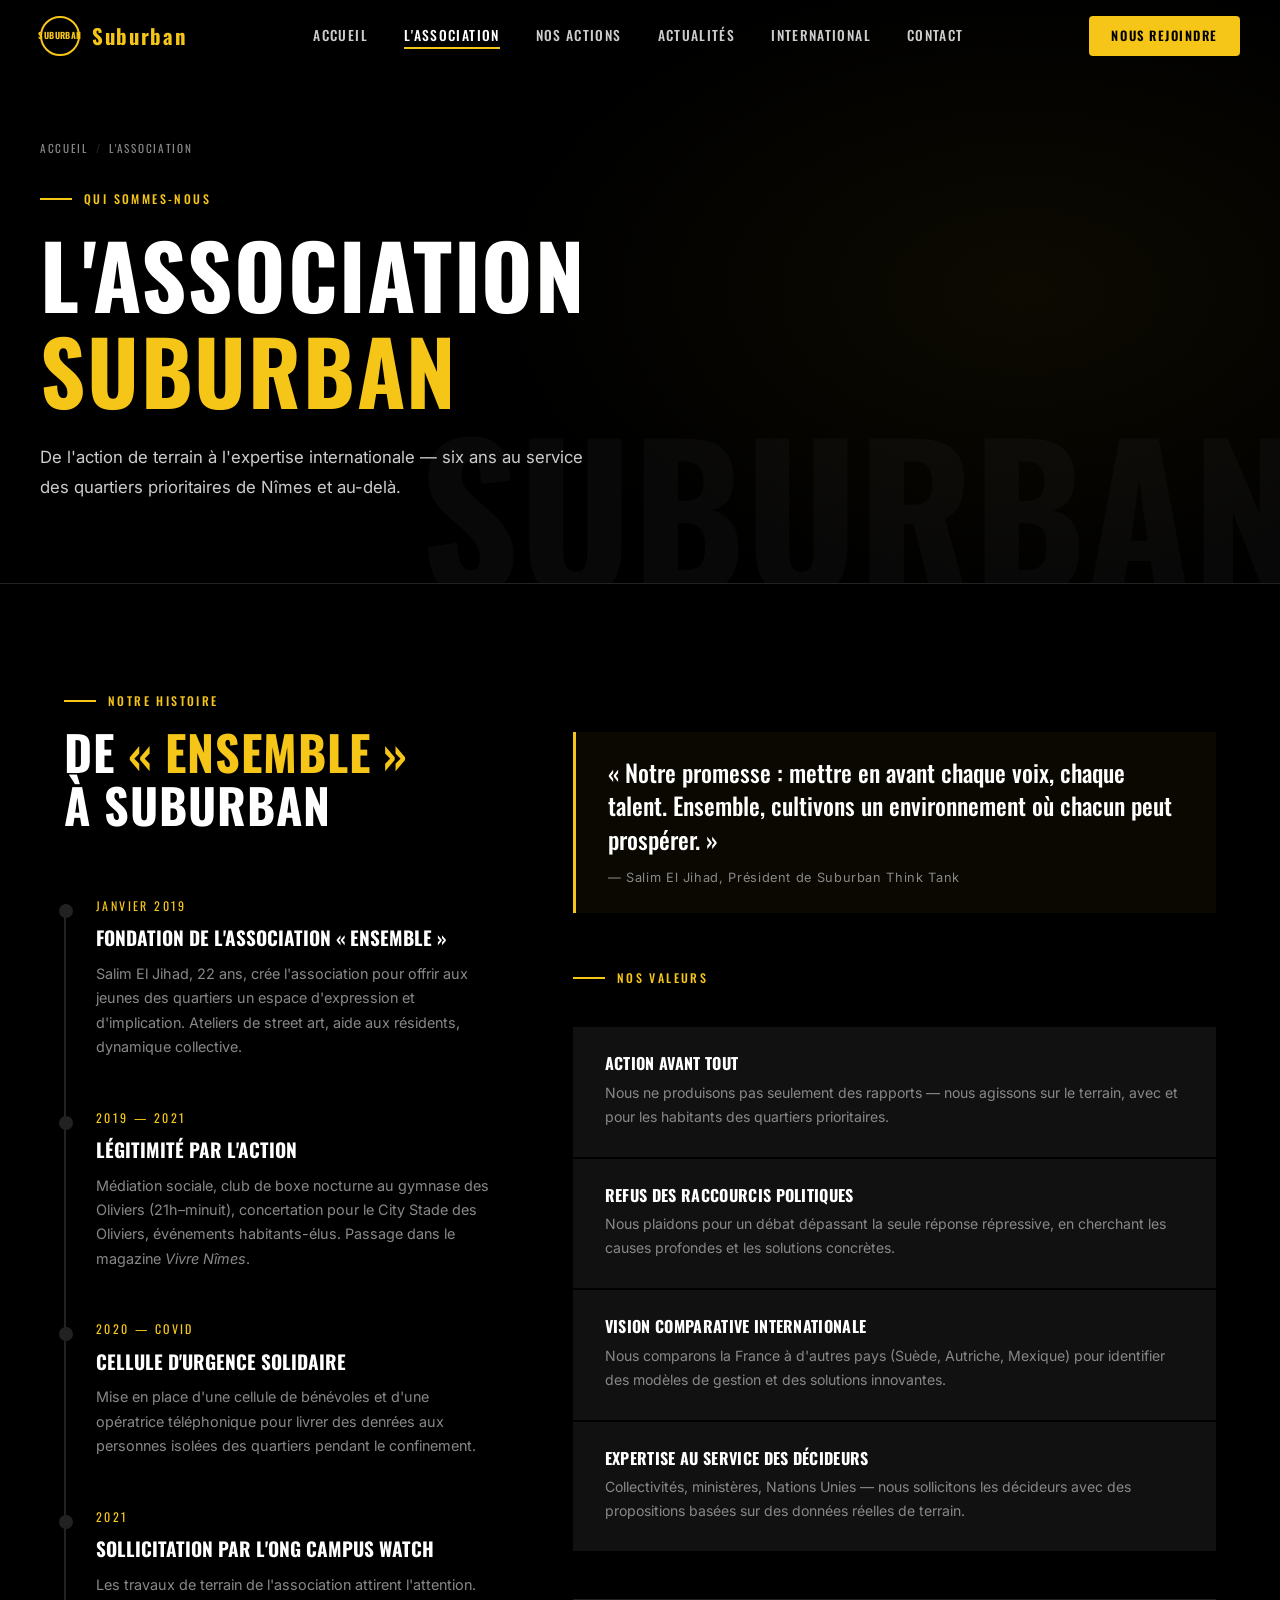
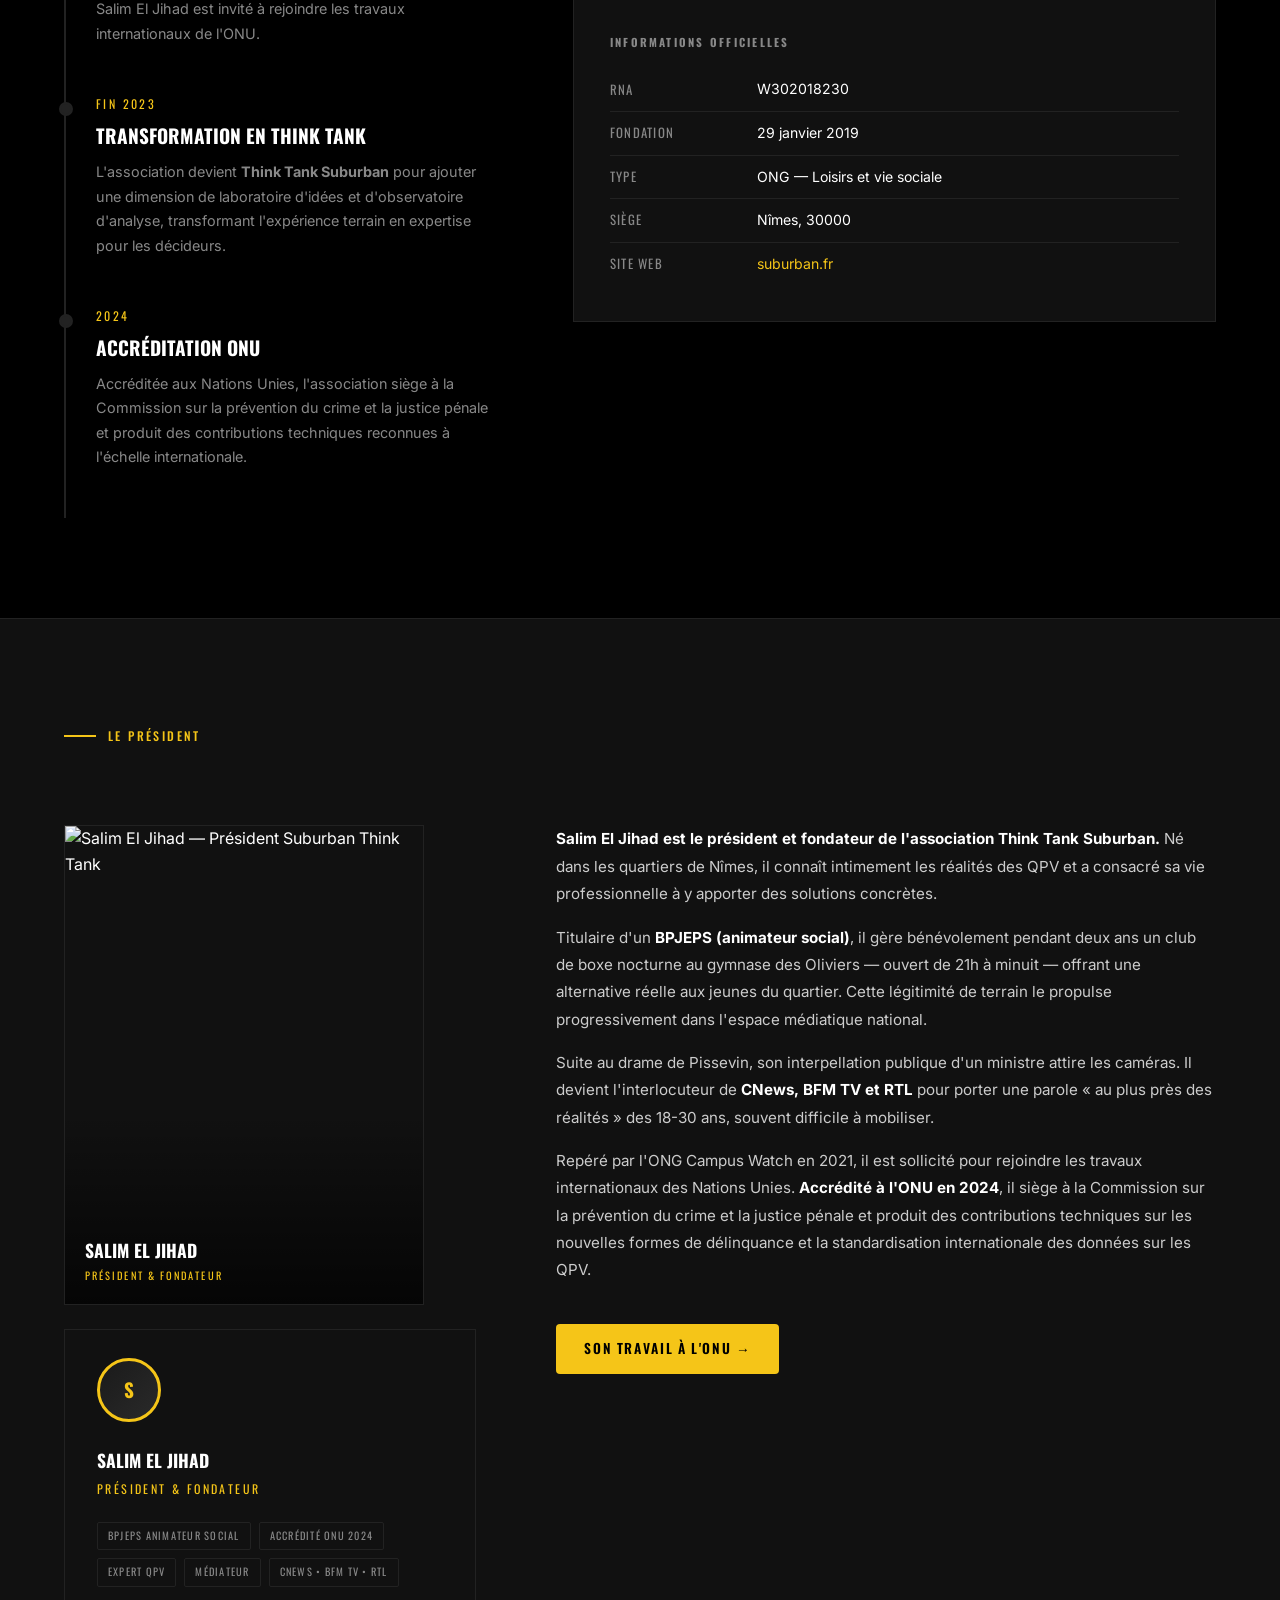
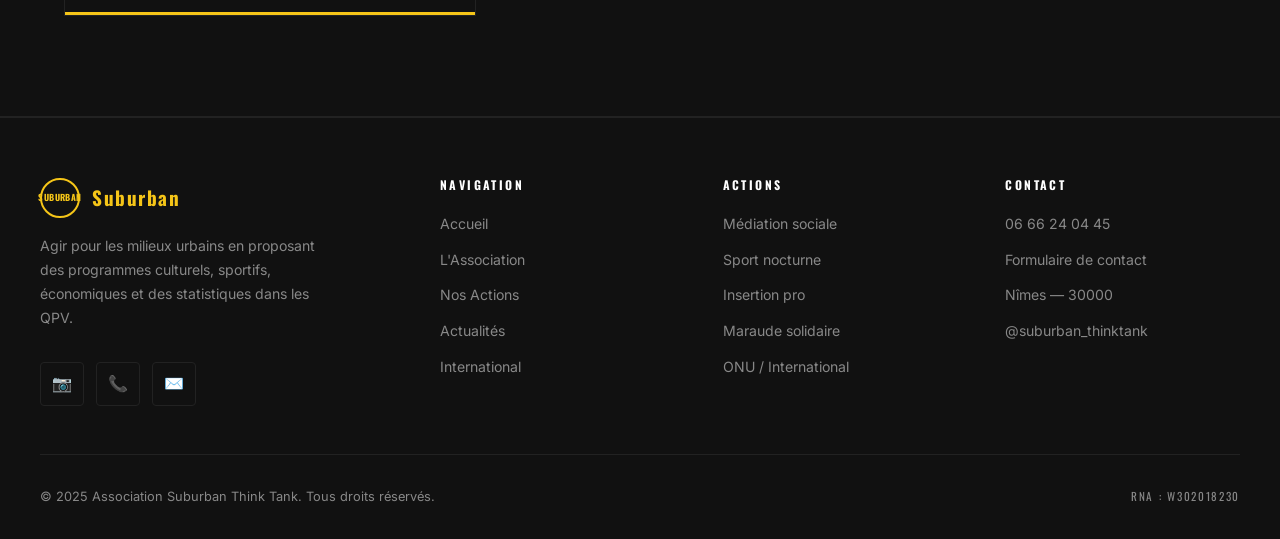
==== commit ab9b21ba: "feat: intégration photo Salim El Jihad dans le site - css/style.css : styles president-photo (portra" ====
--- a/pages/association.html
+++ b/pages/association.html
@@ -198,11 +198,21 @@
 <section class="section" style="background:var(--black-card); border-top:1px solid var(--black-border); border-bottom:1px solid var(--black-border);">
   <div class="container">
     <span class="section-label fade-up">Le Président</span>
-    <div class="president-section">
-      <div class="fade-up">
-        <div class="president-card">
-          <div class="president-card__avatar">S</div>
-          <div class="president-card__name">Salim El Jihad</div>
+    <div class="president-section" style="grid-template-columns: 1fr 1.6fr; align-items: start;">
+      <div class="fade-up" style="display:flex; flex-direction:column; gap:24px;">
+        <div class="president-photo">
+          <img src="../assets/images/salim-el-jihad.jpg" alt="Salim El Jihad — Président Suburban Think Tank" />
+          <div class="president-photo__caption">
+            <div class="president-photo__name">Salim El Jihad</div>
+            <div class="president-photo__role">Président &amp; Fondateur</div>
+          </div>
+        </div>
+        <div class="president-card" style="padding:28px 32px;">
+          <div class="president-card__avatar" style="width:64px;height:64px;font-size:1.2rem;">
+            <img src="../assets/images/salim-el-jihad.jpg" alt="" onerror="this.style.display='none'" />
+            S
+          </div>
+          <div class="president-card__name" style="font-size:1.1rem;">Salim El Jihad</div>
           <div class="president-card__role">Président &amp; Fondateur</div>
           <div class="president-card__tags">
             <span class="president-card__tag">BPJEPS Animateur social</span>
--- a/css/style.css
+++ b/css/style.css
@@ -731,8 +731,8 @@
   background: var(--yellow);
 }
 .president-card__avatar {
-  width: 120px;
-  height: 120px;
+  width: 140px;
+  height: 140px;
   border-radius: 50%;
   background: linear-gradient(135deg, #1a1a1a, #2a2a2a);
   border: 3px solid var(--yellow);
@@ -744,6 +744,64 @@
   font-size: 2.5rem;
   font-weight: 700;
   color: var(--yellow);
+  overflow: hidden;
+}
+.president-card__avatar img {
+  width: 100%;
+  height: 100%;
+  object-fit: cover;
+  object-position: center top;
+  border-radius: 50%;
+}
+
+/* ── HERO PHOTO (page internationale & asso) ── */
+.president-photo {
+  position: relative;
+  aspect-ratio: 3/4;
+  max-width: 360px;
+  overflow: hidden;
+  border: 1px solid var(--black-border);
+}
+.president-photo img {
+  width: 100%;
+  height: 100%;
+  object-fit: cover;
+  object-position: center top;
+  filter: grayscale(20%);
+  transition: filter var(--transition);
+}
+.president-photo:hover img { filter: grayscale(0%); }
+.president-photo::after {
+  content: '';
+  position: absolute;
+  bottom: 0;
+  left: 0;
+  right: 0;
+  height: 40%;
+  background: linear-gradient(to top, rgba(0,0,0,0.7), transparent);
+  pointer-events: none;
+}
+.president-photo__caption {
+  position: absolute;
+  bottom: 20px;
+  left: 20px;
+  right: 20px;
+  z-index: 1;
+}
+.president-photo__name {
+  font-family: var(--font-heading);
+  font-size: 1.1rem;
+  font-weight: 700;
+  text-transform: uppercase;
+  color: var(--white);
+}
+.president-photo__role {
+  font-family: var(--font-heading);
+  font-size: 0.65rem;
+  letter-spacing: 0.2em;
+  text-transform: uppercase;
+  color: var(--yellow);
+  margin-top: 4px;
 }
 .president-card__name {
   font-family: var(--font-heading);
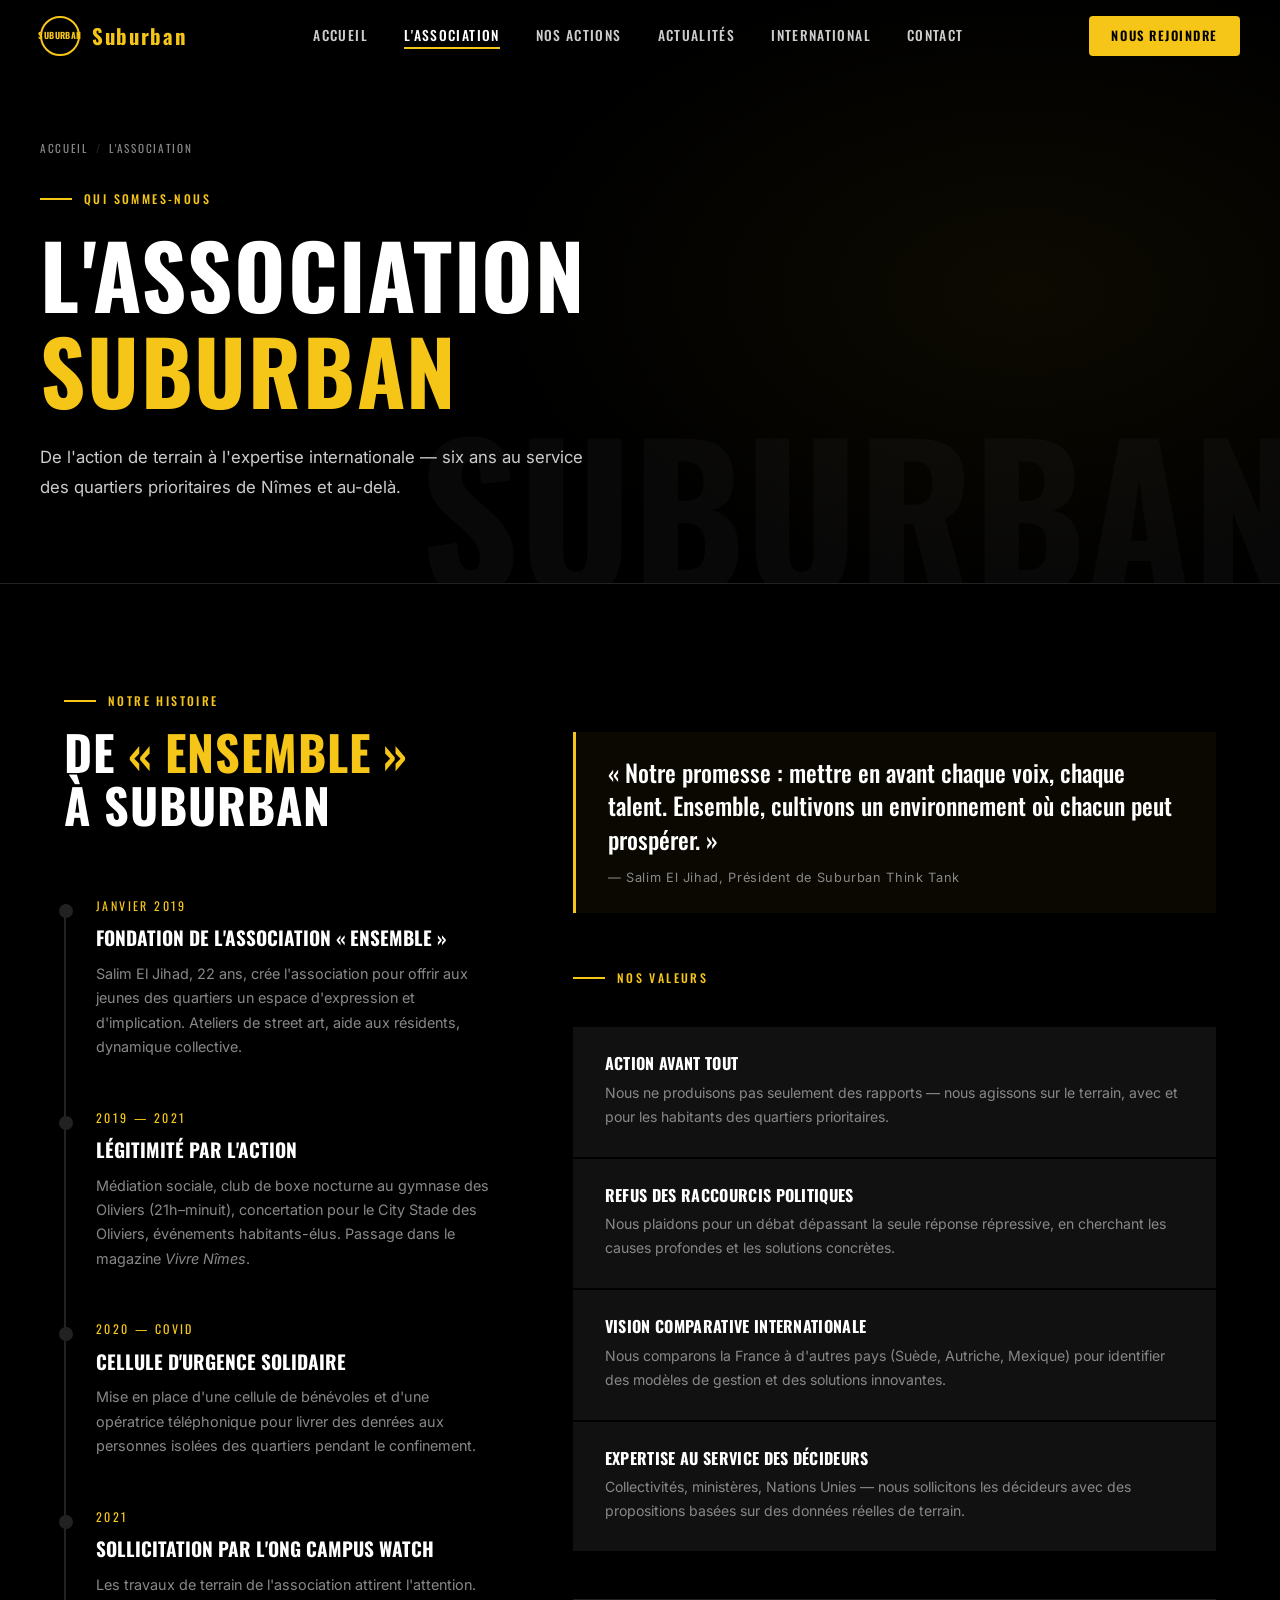
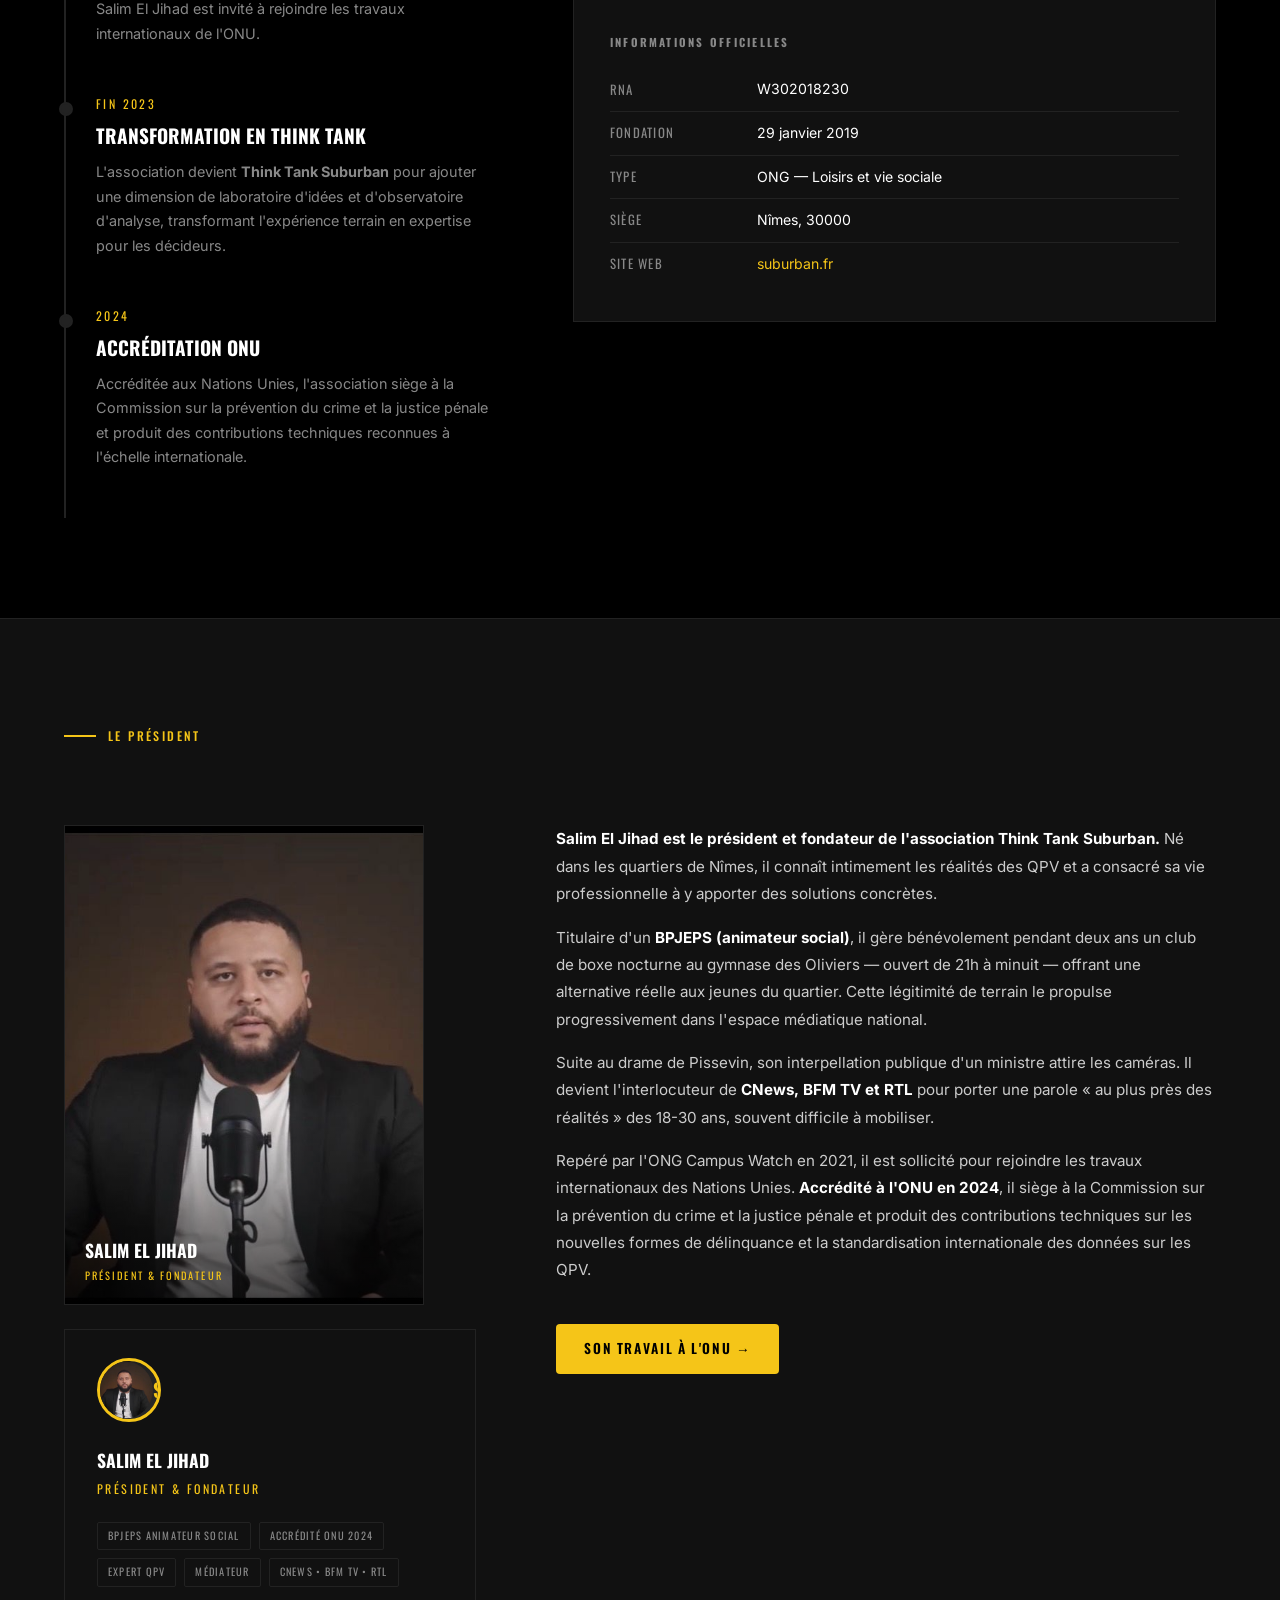
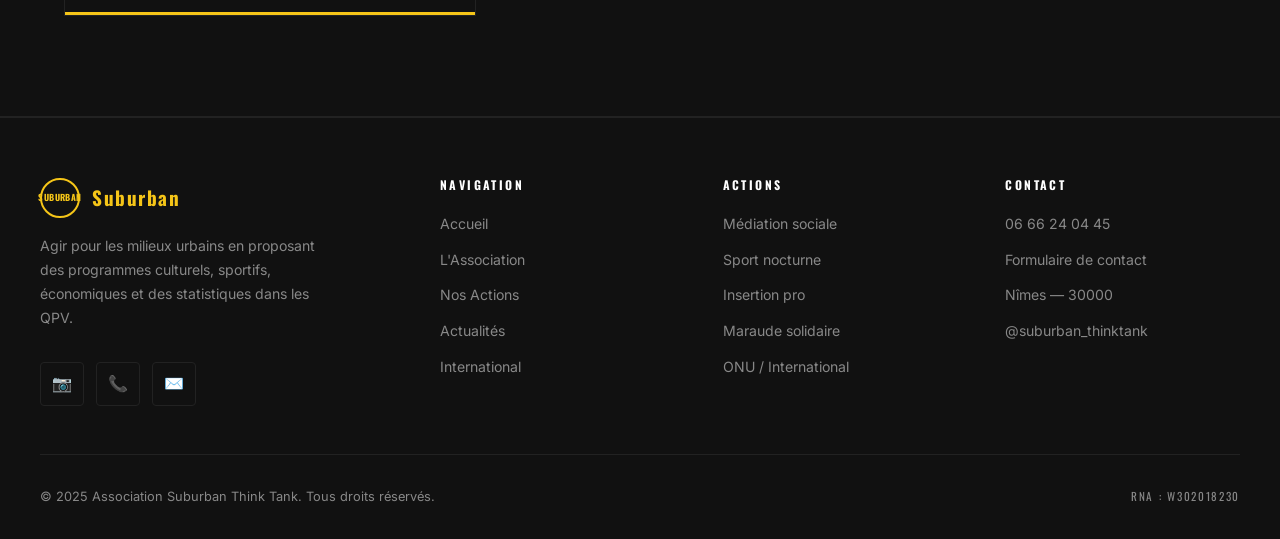
==== commit bd3533ba: "fix: correction nom fichier image Salim El Jihad Le fichier uploadé conservait son nom Instagram (17" ====
--- a/pages/association.html
+++ b/pages/association.html
@@ -201,7 +201,7 @@
     <div class="president-section" style="grid-template-columns: 1fr 1.6fr; align-items: start;">
       <div class="fade-up" style="display:flex; flex-direction:column; gap:24px;">
         <div class="president-photo">
-          <img src="../assets/images/salim-el-jihad.jpg" alt="Salim El Jihad — Président Suburban Think Tank" />
+          <img src="../assets/images/1767211552839.jpeg" alt="Salim El Jihad — Président Suburban Think Tank" />
           <div class="president-photo__caption">
             <div class="president-photo__name">Salim El Jihad</div>
             <div class="president-photo__role">Président &amp; Fondateur</div>
@@ -209,7 +209,7 @@
         </div>
         <div class="president-card" style="padding:28px 32px;">
           <div class="president-card__avatar" style="width:64px;height:64px;font-size:1.2rem;">
-            <img src="../assets/images/salim-el-jihad.jpg" alt="" onerror="this.style.display='none'" />
+            <img src="../assets/images/1767211552839.jpeg" alt="" onerror="this.style.display='none'" />
             S
           </div>
           <div class="president-card__name" style="font-size:1.1rem;">Salim El Jihad</div>
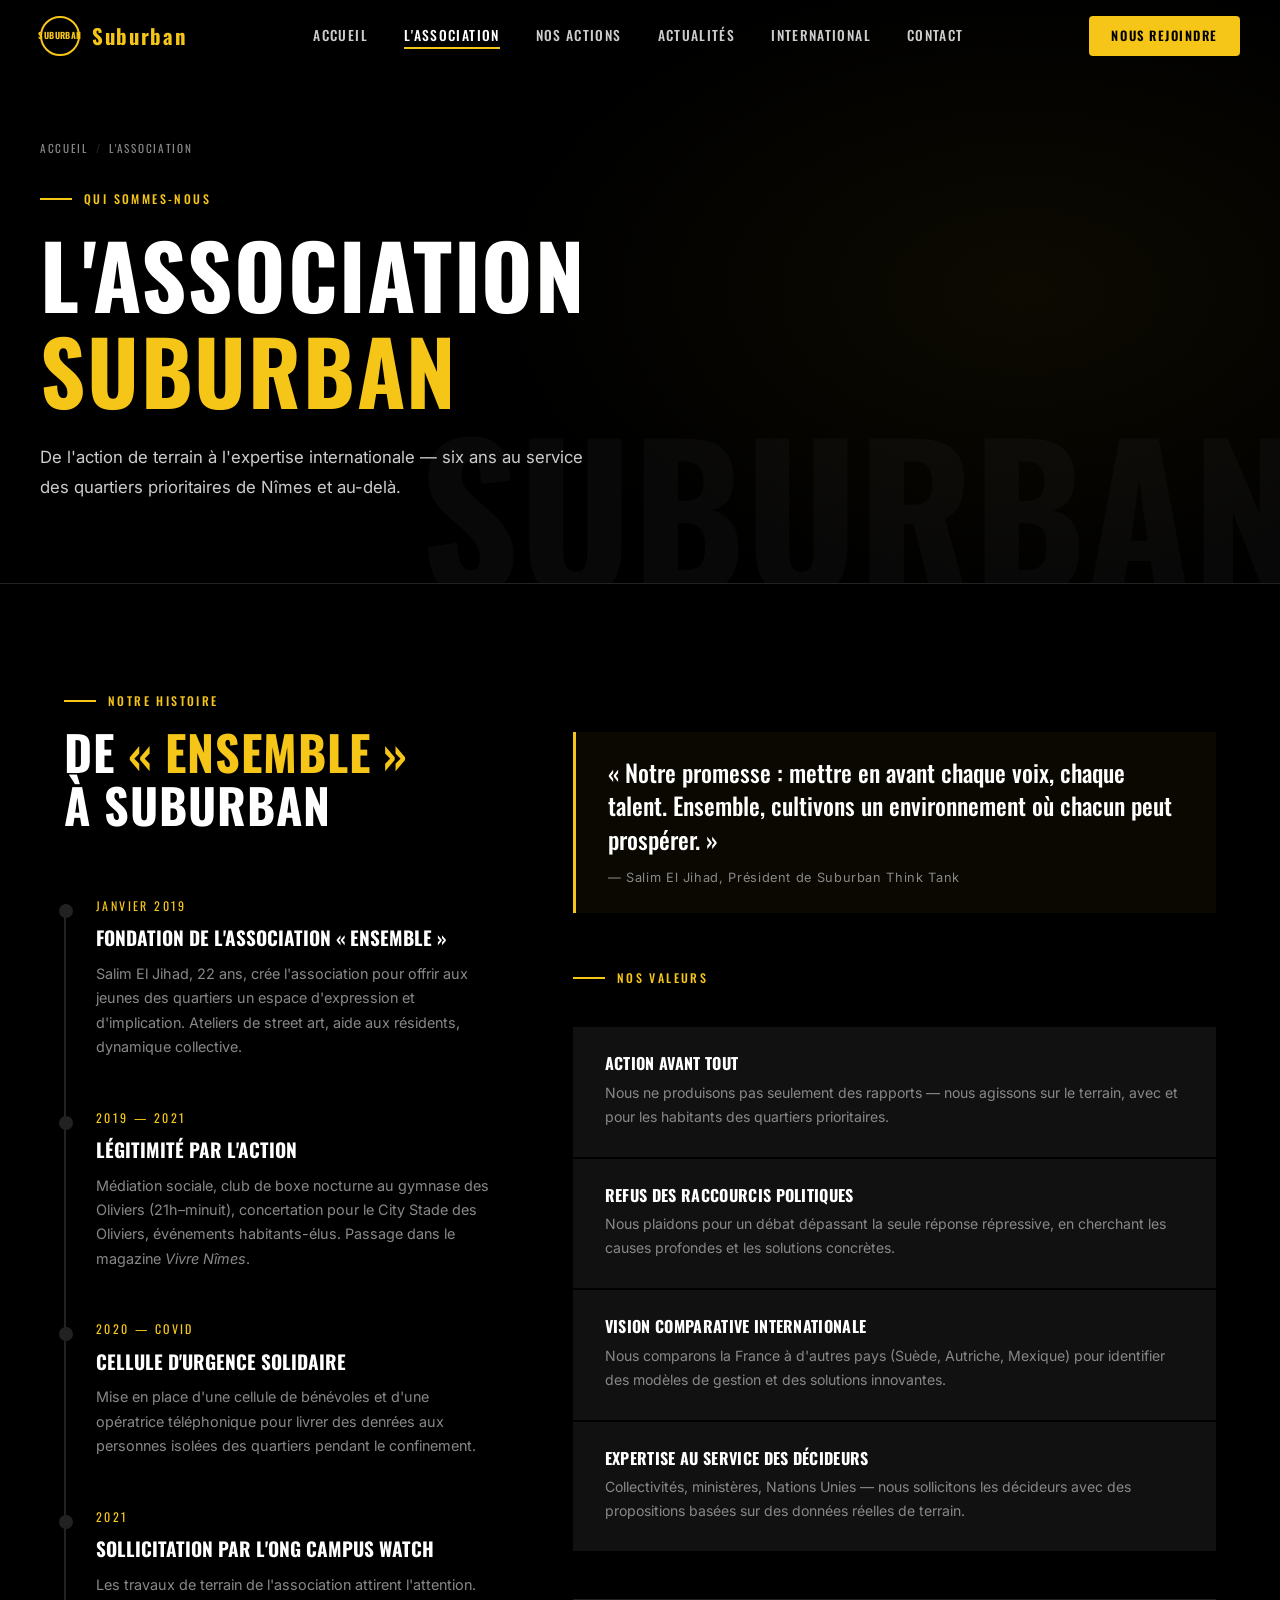
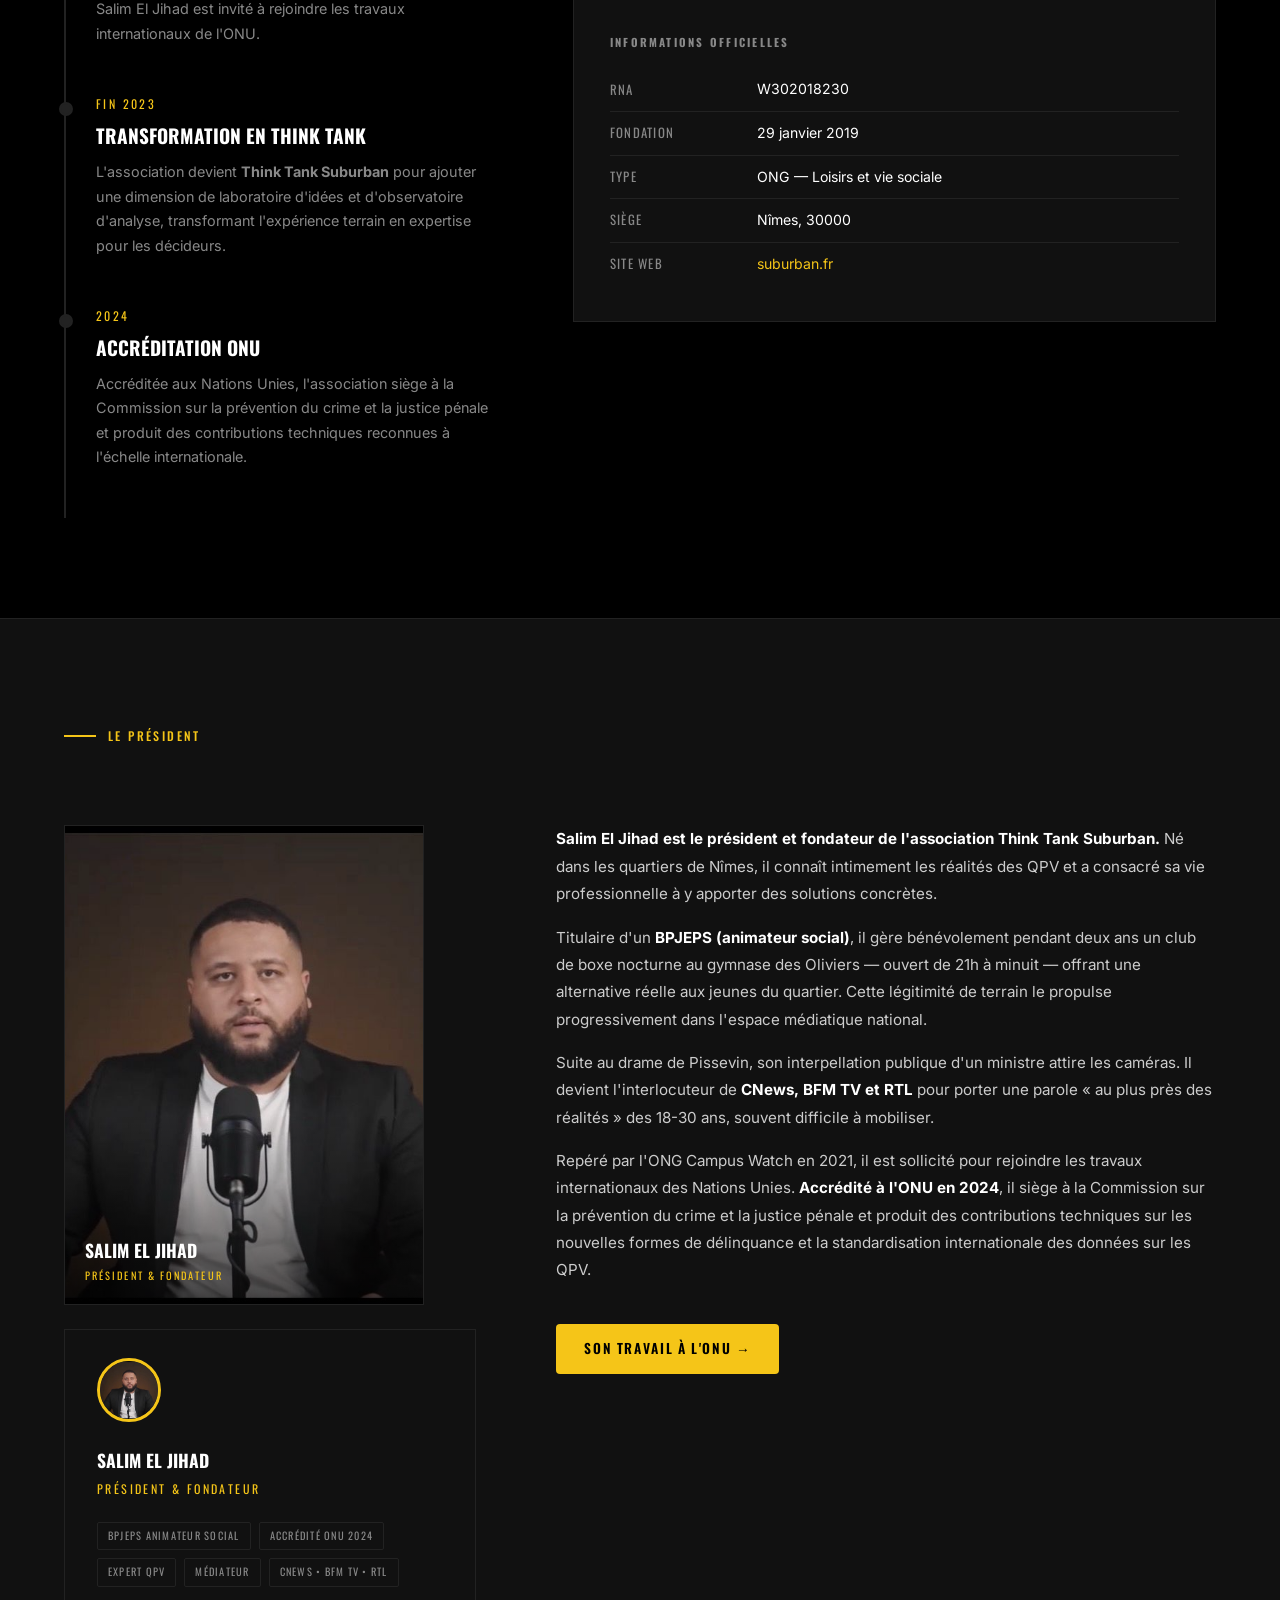
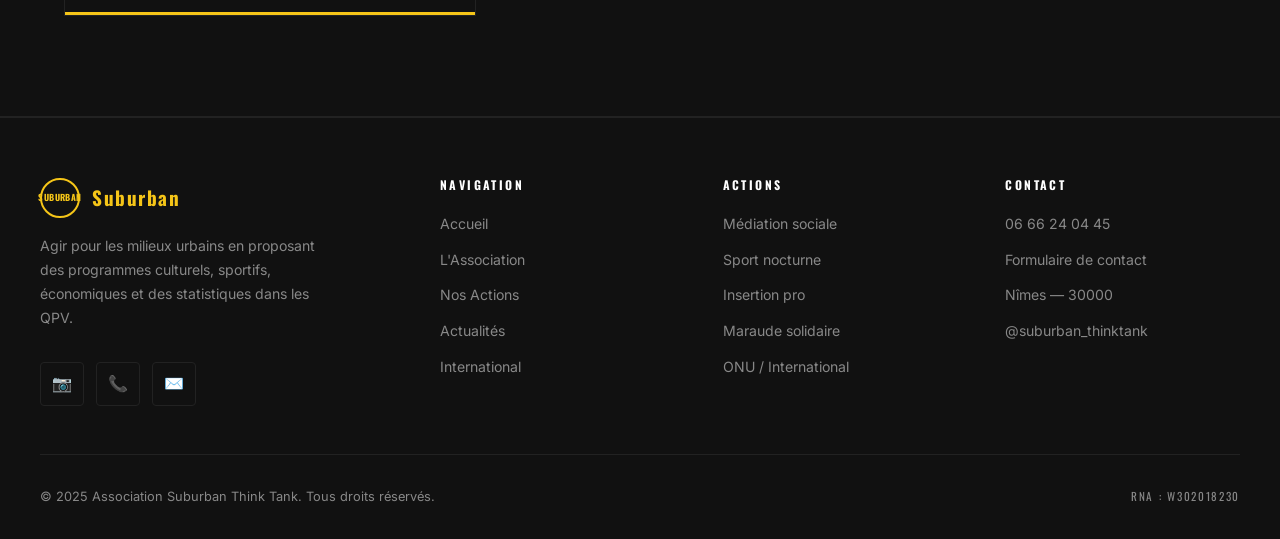
==== commit 64ad5caa: "fix: suppression lettre S résiduelle dans avatar circulaire - css/style.css : img en position absolu" ====
--- a/pages/association.html
+++ b/pages/association.html
@@ -209,8 +209,7 @@
         </div>
         <div class="president-card" style="padding:28px 32px;">
           <div class="president-card__avatar" style="width:64px;height:64px;font-size:1.2rem;">
-            <img src="../assets/images/1767211552839.jpeg" alt="" onerror="this.style.display='none'" />
-            S
+            <img src="../assets/images/1767211552839.jpeg" alt="" />
           </div>
           <div class="president-card__name" style="font-size:1.1rem;">Salim El Jihad</div>
           <div class="president-card__role">Président &amp; Fondateur</div>
--- a/css/style.css
+++ b/css/style.css
@@ -737,21 +737,27 @@
   background: linear-gradient(135deg, #1a1a1a, #2a2a2a);
   border: 3px solid var(--yellow);
   margin-bottom: 24px;
+  position: relative;
+  font-family: var(--font-heading);
+  font-size: 2.5rem;
+  font-weight: 700;
+  color: var(--yellow);
+  overflow: hidden;
+  /* Fallback letter centered */
   display: flex;
   align-items: center;
   justify-content: center;
-  font-family: var(--font-heading);
-  font-size: 2.5rem;
-  font-weight: 700;
-  color: var(--yellow);
-  overflow: hidden;
 }
 .president-card__avatar img {
+  position: absolute;
+  inset: 0;
   width: 100%;
   height: 100%;
   object-fit: cover;
-  object-position: center top;
+  object-position: center 10%;
   border-radius: 50%;
+  /* Masque le S dès que l'image est chargée */
+  z-index: 1;
 }
 
 /* ── HERO PHOTO (page internationale & asso) ── */
@@ -1124,6 +1130,9 @@
   .stats-bar__grid { grid-template-columns: repeat(2, 1fr); }
   .maraude-grid { grid-template-columns: repeat(2, 1fr); }
   .onu-section { padding: 40px; }
+  /* Home president layout */
+  .home-president-grid { grid-template-columns: 1fr !important; }
+  .home-president-grid > div:first-child { max-width: 400px; margin: 0 auto; width: 100%; }
 }
 
 @media (max-width: 640px) {
